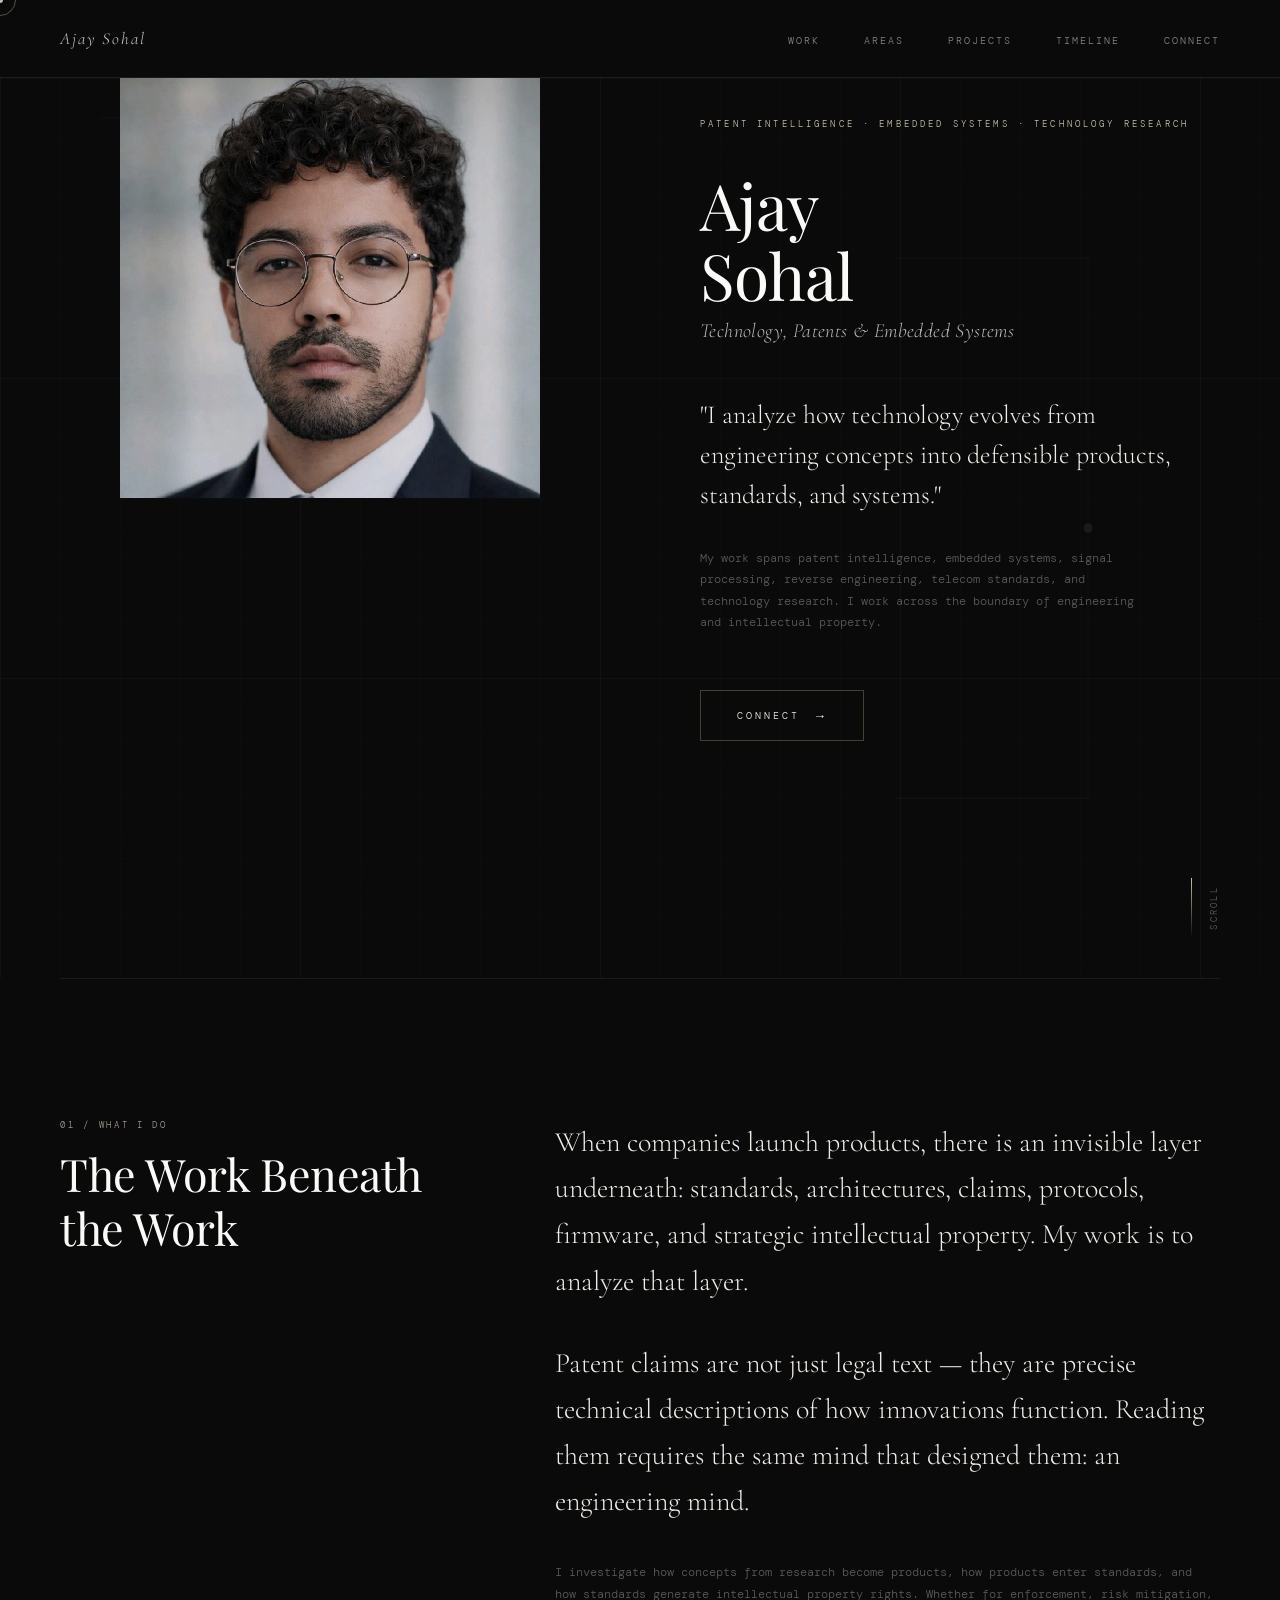
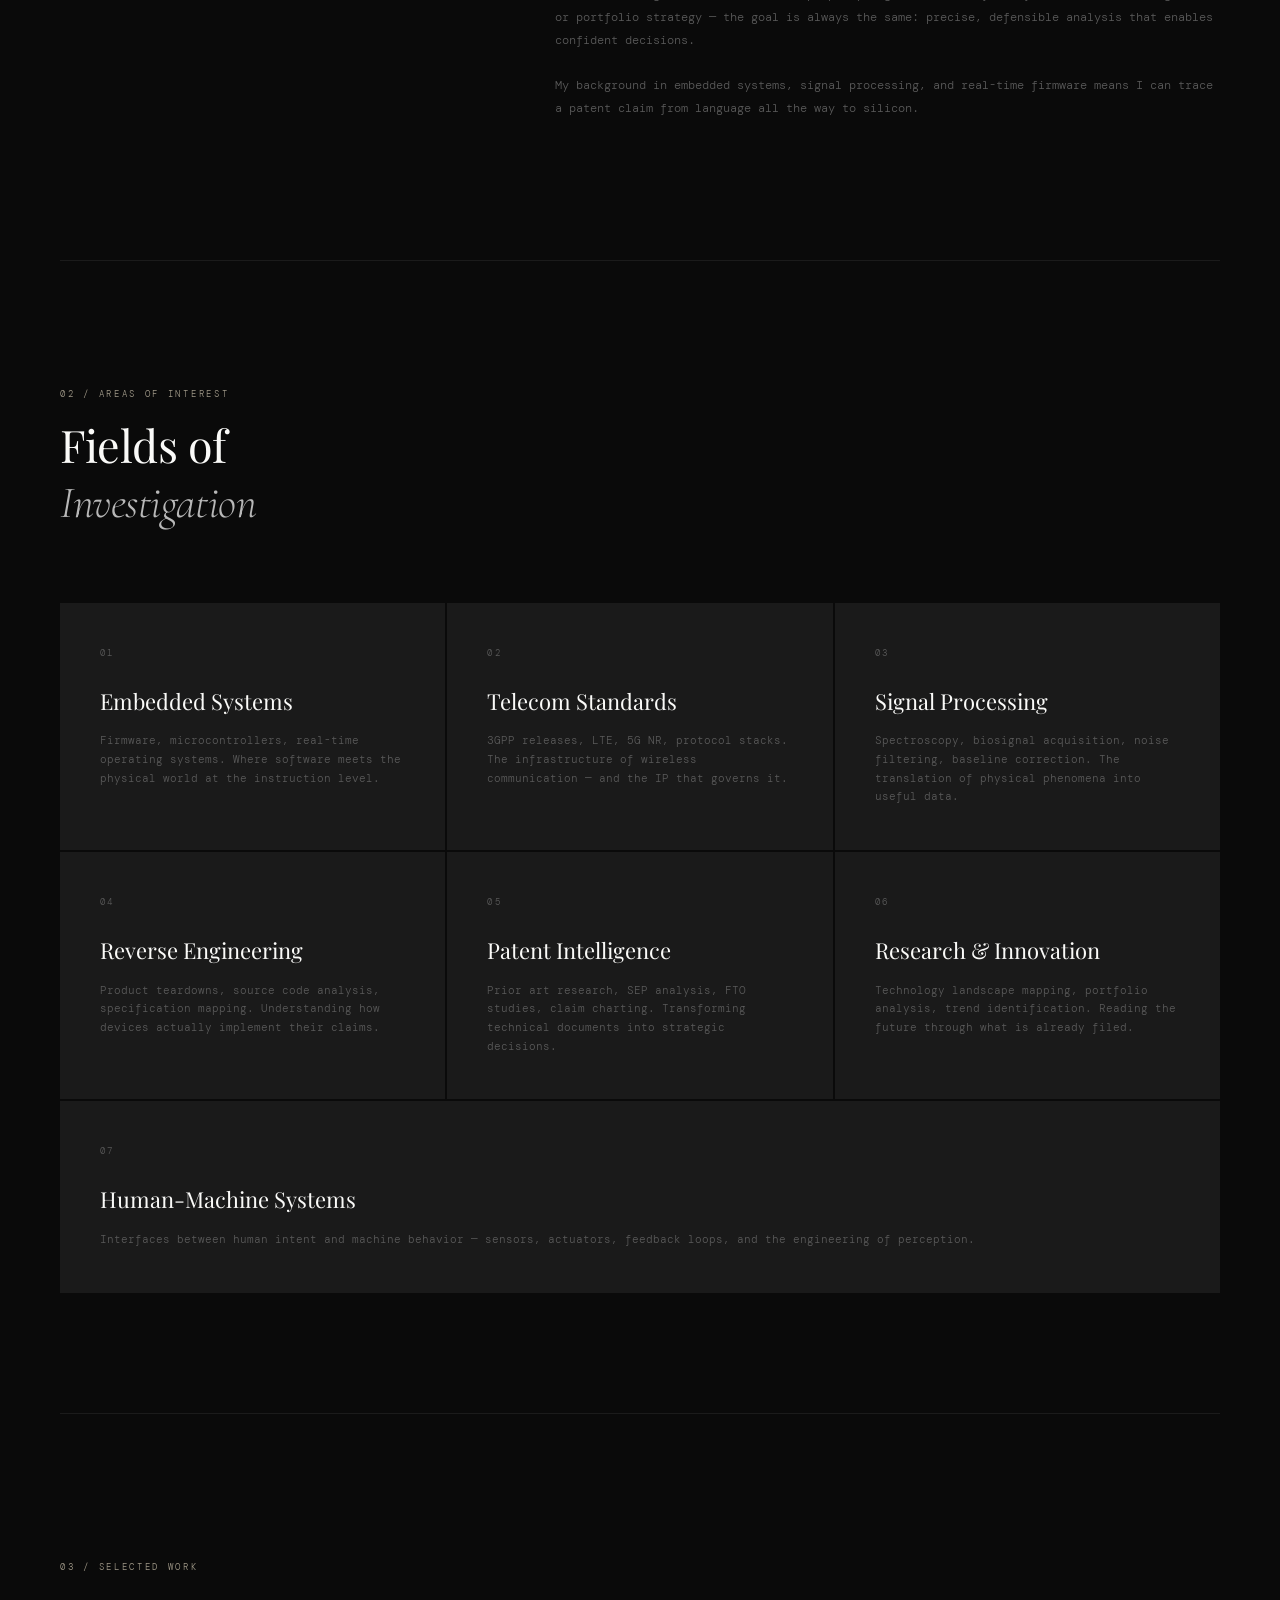
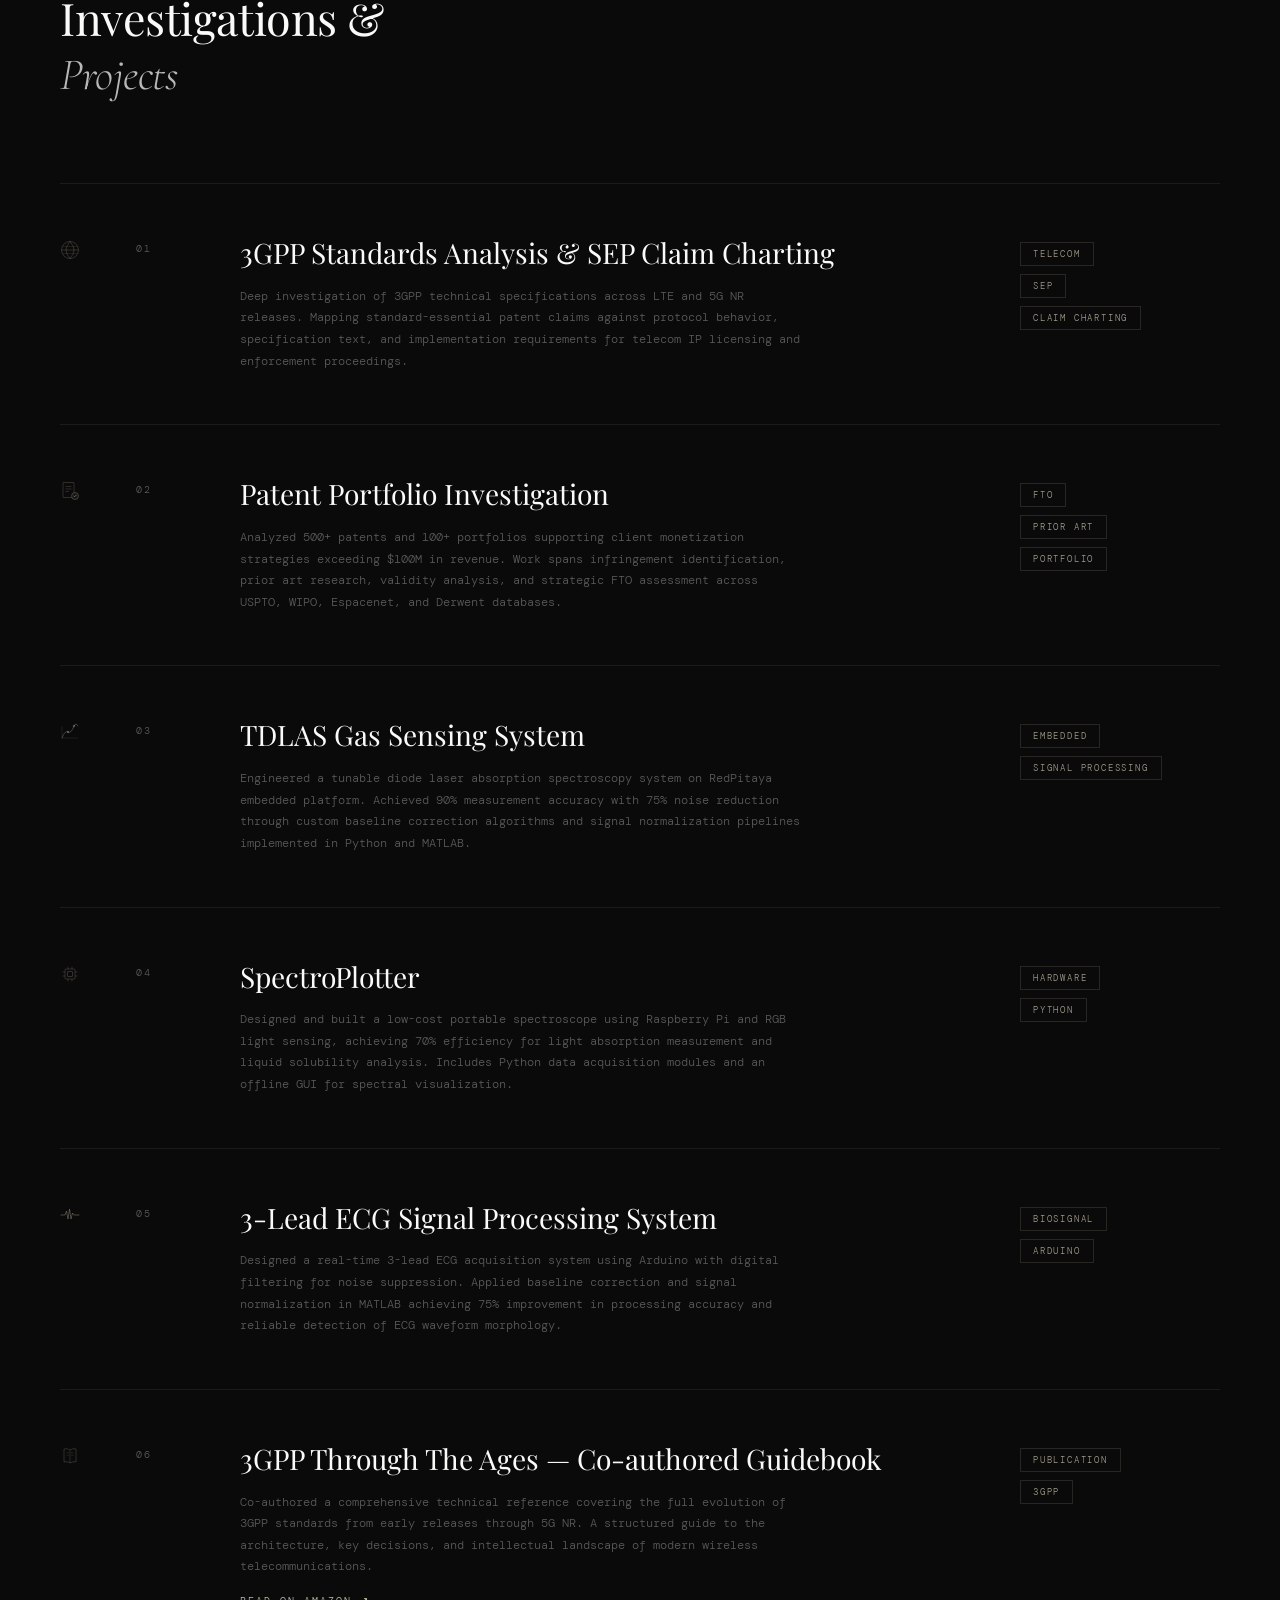
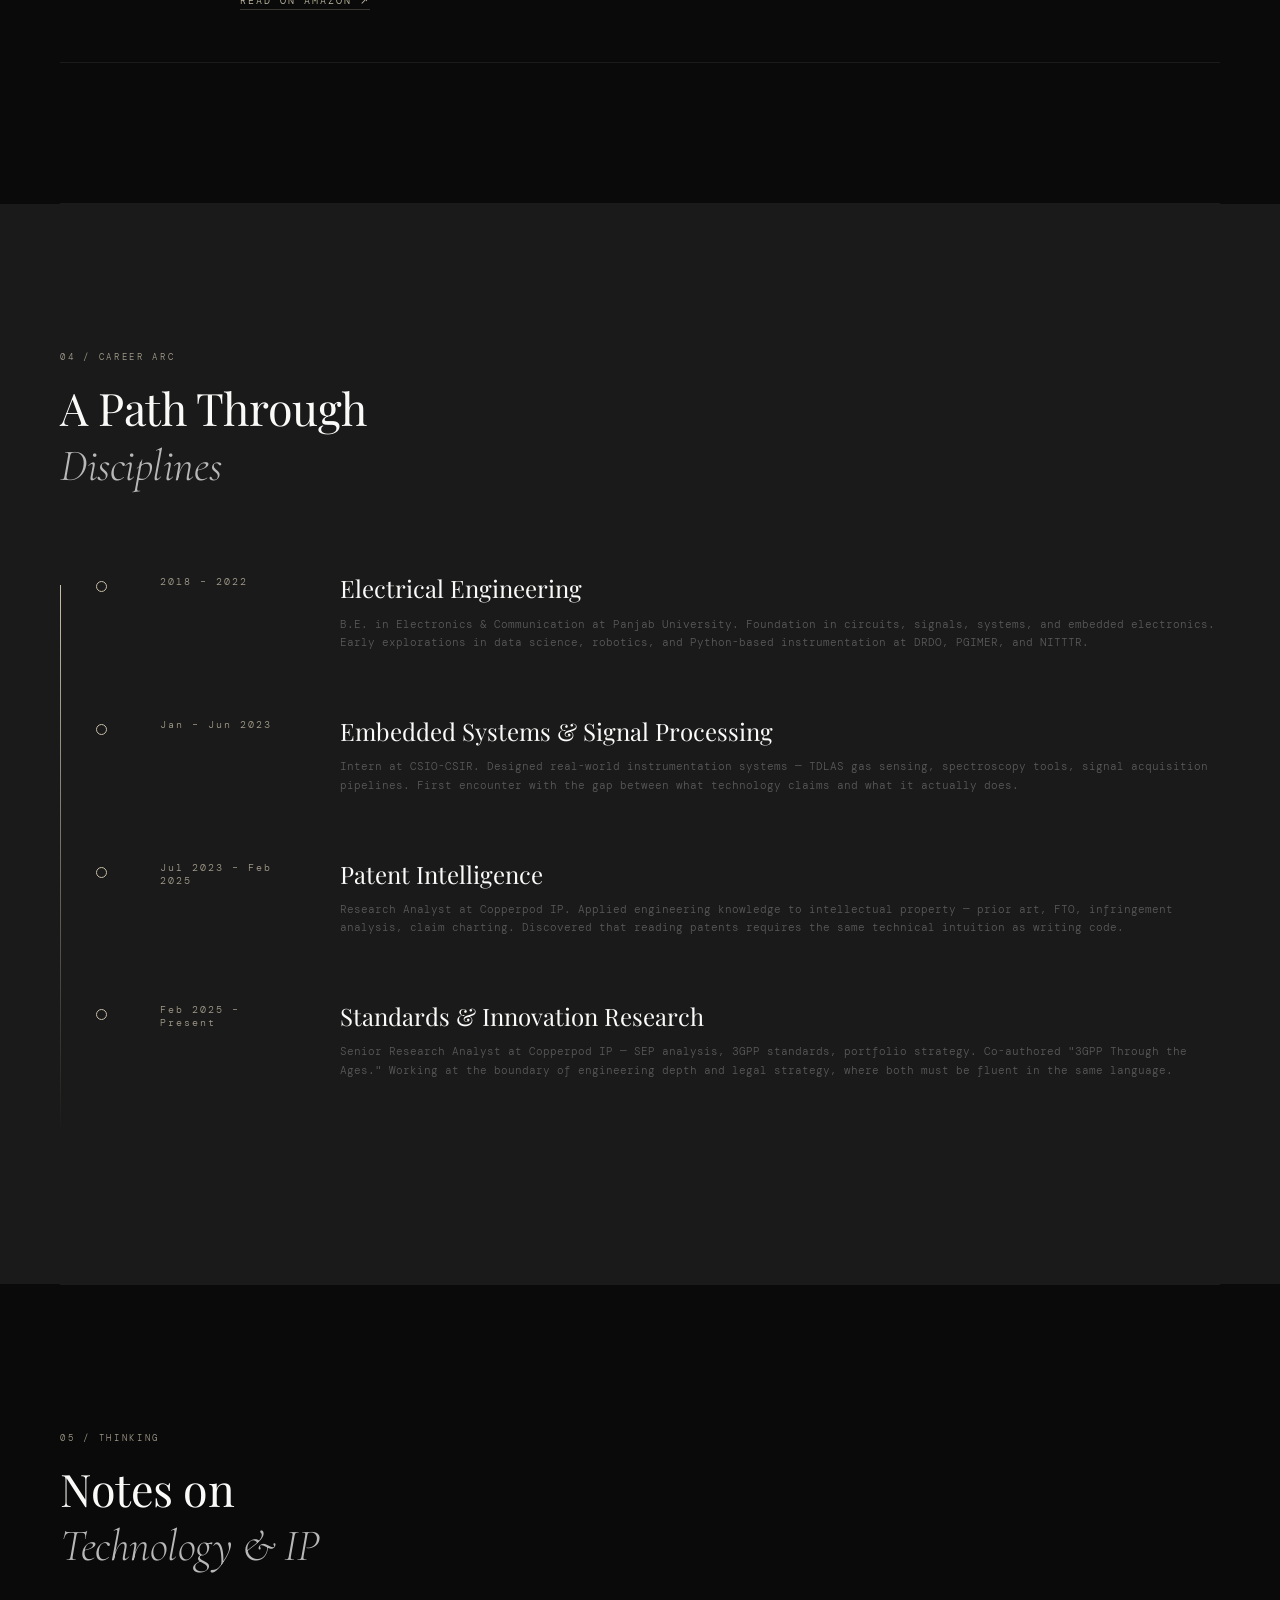
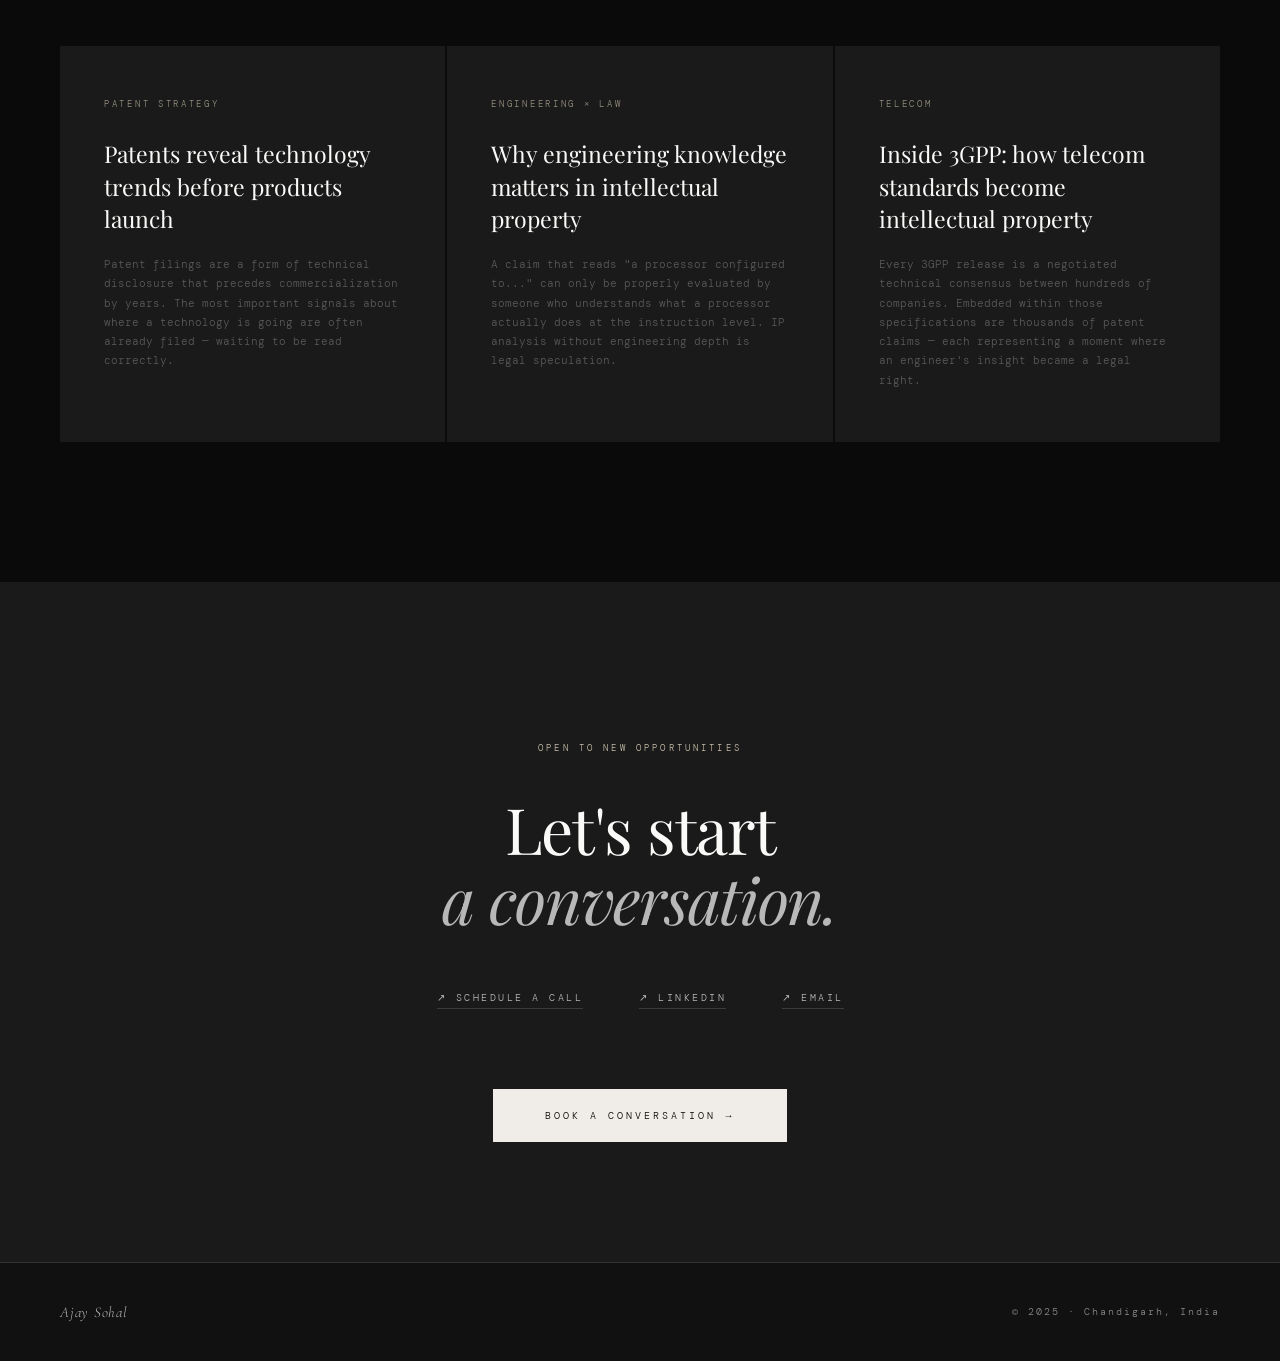
==== Index.html @ 50a72f43 "Rename ajay-sohal-portfolio (4).html to Index.html" ====
<!DOCTYPE html>
<html lang="en">
<head>
<meta charset="UTF-8">
<meta name="viewport" content="width=device-width, initial-scale=1.0">
<title>Ajay Sohal — Patents, Embedded Systems & Technology Research</title>
<link rel="preconnect" href="https://fonts.googleapis.com">
<link rel="preconnect" href="https://fonts.gstatic.com" crossorigin>
<link href="https://fonts.googleapis.com/css2?family=Playfair+Display:wght@300;400;500&family=DM+Mono:wght@300;400&family=Cormorant+Garamond:ital,wght@0,300;0,400;1,300;1,400&family=Space+Grotesk:wght@300;400&display=swap" rel="stylesheet">
<style>
  :root {
    --black: #0a0a0a;
    --charcoal: #1a1a1a;
    --graphite: #2e2e2e;
    --muted: #5a5a5a;
    --faint: #888;
    --ghost: #b8b8b8;
    --off-white: #f0ede8;
    --white: #fafaf8;
    --accent: #c8bfaa;
    --line: rgba(255,255,255,0.07);
    --line-light: rgba(0,0,0,0.08);
  }

  * { margin: 0; padding: 0; box-sizing: border-box; }

  html { scroll-behavior: smooth; }

  body {
    background: var(--black);
    color: var(--off-white);
    font-family: 'DM Mono', monospace;
    font-weight: 300;
    overflow-x: hidden;
    cursor: none;
  }

  /* Custom cursor */
  .cursor {
    position: fixed;
    width: 6px;
    height: 6px;
    background: var(--accent);
    border-radius: 50%;
    pointer-events: none;
    z-index: 9999;
    transform: translate(-50%, -50%);
    transition: transform 0.1s ease;
  }
  .cursor-ring {
    position: fixed;
    width: 32px;
    height: 32px;
    border: 1px solid rgba(200,191,170,0.4);
    border-radius: 50%;
    pointer-events: none;
    z-index: 9998;
    transform: translate(-50%, -50%);
    transition: all 0.18s ease;
  }
  .cursor-ring.hover {
    width: 56px;
    height: 56px;
    border-color: var(--accent);
    background: rgba(200,191,170,0.04);
  }

  /* Navigation */
  nav {
    position: relative;
    padding: 28px 60px;
    display: flex;
    justify-content: space-between;
    align-items: center;
    background: var(--black);
    border-bottom: 1px solid var(--line);
  }
  .nav-logo {
    font-family: 'Cormorant Garamond', serif;
    font-size: 17px;
    letter-spacing: 0.12em;
    color: var(--off-white);
    text-decoration: none;
    font-style: italic;
    opacity: 0.85;
  }
  .nav-links {
    display: flex;
    gap: 44px;
    list-style: none;
  }
  .nav-links a {
    font-family: 'DM Mono', monospace;
    font-size: 10px;
    letter-spacing: 0.2em;
    text-transform: uppercase;
    color: var(--ghost);
    text-decoration: none;
    transition: color 0.3s;
    opacity: 0.7;
  }
  .nav-links a:hover { color: var(--off-white); opacity: 1; }

  /* Section utilities */
  section { position: relative; }

  .container {
    max-width: 1280px;
    margin: 0 auto;
    padding: 0 60px;
  }

  /* ─── HERO ─── */
  #hero {
    min-height: 100vh;
    display: grid;
    grid-template-columns: 1fr 1fr;
    position: relative;
    overflow: hidden;
    align-items: start;
  }

  .hero-canvas {
    position: absolute;
    inset: 0;
    z-index: 0;
  }

  .hero-left {
    position: relative;
    z-index: 2;
    display: flex;
    align-items: flex-start;
    justify-content: center;
    padding: 0;
  }

  .hero-portrait-wrap {
    position: relative;
    width: 100%;
    display: flex;
    align-items: flex-start;
    justify-content: center;
    padding: 0 20px 0 40px;
  }
  .hero-portrait {
    display: block;
    width: 100%;
    max-width: 420px;
    height: auto;
    max-height: 100vh;
    object-fit: contain;
    object-position: top center;
    filter: grayscale(20%) contrast(1.06);
    opacity: 0.92;
  }

  .hero-right {
    position: relative;
    z-index: 2;
    display: flex;
    flex-direction: column;
    justify-content: center;
    padding: 40px 60px 80px 60px;
  }

  .hero-label {
    font-family: 'DM Mono', monospace;
    font-size: 9px;
    letter-spacing: 0.35em;
    text-transform: uppercase;
    color: var(--accent);
    margin-bottom: 40px;
    opacity: 0;
    animation: fadeUp 0.8s ease 0.3s forwards;
  }

  .hero-name {
    font-family: 'Playfair Display', serif;
    font-size: clamp(44px, 5vw, 72px);
    font-weight: 300;
    line-height: 1.1;
    letter-spacing: -0.01em;
    color: var(--white);
    margin-bottom: 8px;
    opacity: 0;
    animation: fadeUp 0.9s ease 0.5s forwards;
  }

  .hero-disciplines {
    font-family: 'Cormorant Garamond', serif;
    font-size: clamp(15px, 1.6vw, 20px);
    font-weight: 300;
    font-style: italic;
    color: var(--ghost);
    letter-spacing: 0.02em;
    margin-bottom: 52px;
    opacity: 0;
    animation: fadeUp 0.9s ease 0.65s forwards;
  }

  .hero-statement {
    font-family: 'Cormorant Garamond', serif;
    font-size: clamp(19px, 2.1vw, 26px);
    font-weight: 300;
    line-height: 1.55;
    color: var(--off-white);
    max-width: 480px;
    margin-bottom: 32px;
    opacity: 0;
    animation: fadeUp 0.9s ease 0.8s forwards;
  }

  .hero-secondary {
    font-family: 'DM Mono', monospace;
    font-size: 12px;
    font-weight: 300;
    line-height: 1.8;
    color: var(--muted);
    max-width: 440px;
    margin-bottom: 56px;
    opacity: 0;
    animation: fadeUp 0.9s ease 1.0s forwards;
  }

  .btn-connect {
    display: inline-flex;
    align-items: center;
    gap: 16px;
    font-family: 'DM Mono', monospace;
    font-size: 10px;
    letter-spacing: 0.3em;
    text-transform: uppercase;
    color: var(--off-white);
    text-decoration: none;
    border: 1px solid rgba(200,191,170,0.3);
    padding: 16px 36px;
    transition: all 0.4s ease;
    width: fit-content;
    opacity: 0;
    animation: fadeUp 0.9s ease 1.2s forwards;
    position: relative;
    overflow: hidden;
  }
  .btn-connect::before {
    content: '';
    position: absolute;
    left: 0; top: 0; bottom: 0;
    width: 0;
    background: rgba(200,191,170,0.08);
    transition: width 0.4s ease;
  }
  .btn-connect:hover::before { width: 100%; }
  .btn-connect:hover { border-color: rgba(200,191,170,0.7); color: var(--white); }
  .btn-connect .arrow { 
    font-size: 13px; 
    transition: transform 0.3s;
    display: inline-block;
  }
  .btn-connect:hover .arrow { transform: translateX(4px); }

  /* Scroll indicator */
  .scroll-hint {
    position: absolute;
    bottom: 40px;
    right: 60px;
    z-index: 2;
    display: flex;
    align-items: center;
    gap: 16px;
    opacity: 0;
    animation: fadeIn 1s ease 2s forwards;
  }
  .scroll-hint span {
    font-family: 'DM Mono', monospace;
    font-size: 9px;
    letter-spacing: 0.25em;
    text-transform: uppercase;
    color: var(--muted);
    writing-mode: vertical-rl;
    transform: rotate(180deg);
  }
  .scroll-line {
    width: 1px;
    height: 60px;
    background: linear-gradient(to bottom, var(--accent), transparent);
    animation: lineGrow 1.5s ease 2.5s both;
  }

  /* ─── DIVIDER ─── */
  .divider {
    height: 1px;
    background: var(--line);
    margin: 0 60px;
  }

  /* ─── WHAT I DO ─── */
  #what {
    padding: 140px 0;
  }
  .what-inner {
    display: grid;
    grid-template-columns: 1fr 1.6fr;
    gap: 80px;
    align-items: start;
  }
  .section-meta {
    display: flex;
    flex-direction: column;
    gap: 16px;
    position: sticky;
    top: 120px;
  }
  .section-index {
    font-family: 'DM Mono', monospace;
    font-size: 9px;
    letter-spacing: 0.3em;
    text-transform: uppercase;
    color: var(--accent);
    opacity: 0.8;
  }
  .section-title {
    font-family: 'Playfair Display', serif;
    font-size: clamp(28px, 3.5vw, 48px);
    font-weight: 300;
    line-height: 1.2;
    color: var(--white);
    letter-spacing: -0.01em;
  }

  .what-content p {
    font-family: 'Cormorant Garamond', serif;
    font-size: clamp(20px, 2.2vw, 28px);
    font-weight: 300;
    line-height: 1.65;
    color: var(--off-white);
    margin-bottom: 36px;
  }
  .what-content p.muted-p {
    font-family: 'DM Mono', monospace;
    font-size: 13px;
    line-height: 1.9;
    color: var(--muted);
    font-size: 12px;
    margin-bottom: 0;
  }

  /* ─── AREAS ─── */
  #areas {
    padding: 120px 0;
  }
  .areas-header {
    margin-bottom: 72px;
  }
  .areas-grid {
    display: grid;
    grid-template-columns: repeat(3, 1fr);
    gap: 2px;
  }
  .area-card {
    background: var(--charcoal);
    padding: 44px 40px;
    transition: background 0.4s ease, transform 0.3s ease;
    position: relative;
    overflow: hidden;
    cursor: default;
  }
  .area-card::before {
    content: '';
    position: absolute;
    top: 0; left: 0;
    width: 0;
    height: 1px;
    background: var(--accent);
    transition: width 0.5s ease;
  }
  .area-card:hover::before { width: 100%; }
  .area-card:hover { background: #1f1f1f; }
  .area-num {
    font-family: 'DM Mono', monospace;
    font-size: 9px;
    letter-spacing: 0.25em;
    color: var(--muted);
    margin-bottom: 28px;
    display: block;
  }
  .area-name {
    font-family: 'Playfair Display', serif;
    font-size: 22px;
    font-weight: 300;
    color: var(--white);
    line-height: 1.3;
    margin-bottom: 16px;
  }
  .area-desc {
    font-family: 'DM Mono', monospace;
    font-size: 11px;
    line-height: 1.7;
    color: var(--muted);
  }


  .work-icon {
    display: flex;
    align-items: flex-start;
    padding-top: 4px;
    opacity: 0.75;
    transition: opacity 0.3s;
    flex-shrink: 0;
  }
  .work-item:hover .work-icon { opacity: 1; }
  /* ─── WORK ─── */
  #work {
    padding: 140px 0;
  }
  .work-header {
    margin-bottom: 80px;
  }
  .work-list {
    display: flex;
    flex-direction: column;
    gap: 0;
  }
  .work-item {
    display: grid;
    grid-template-columns: 36px 64px 1fr 200px;
    gap: 40px;
    align-items: start;
    padding: 52px 0;
    border-top: 1px solid var(--line);
    transition: all 0.3s ease;
    position: relative;
  }
  .work-item::after {
    content: '';
    position: absolute;
    bottom: 0; left: 0;
    width: 0;
    height: 1px;
    background: rgba(200,191,170,0.2);
    transition: width 0.5s ease;
  }
  .work-item:hover::after { width: 100%; }
  .work-item:last-child { border-bottom: 1px solid var(--line); }
  .work-num {
    font-family: 'DM Mono', monospace;
    font-size: 10px;
    letter-spacing: 0.2em;
    color: var(--muted);
    padding-top: 6px;
  }
  .work-body {}
  .work-title {
    font-family: 'Playfair Display', serif;
    font-size: clamp(20px, 2.2vw, 30px);
    font-weight: 300;
    color: var(--white);
    margin-bottom: 16px;
    line-height: 1.2;
  }
  .work-desc {
    font-family: 'DM Mono', monospace;
    font-size: 12px;
    line-height: 1.8;
    color: var(--muted);
    max-width: 560px;
  }
  .work-tags {
    display: flex;
    flex-direction: column;
    gap: 8px;
    padding-top: 6px;
  }
  .work-link {
    display: inline-flex;
    align-items: center;
    gap: 6px;
    font-family: 'DM Mono', monospace;
    font-size: 10px;
    letter-spacing: 0.2em;
    text-transform: uppercase;
    color: var(--accent);
    text-decoration: none;
    margin-top: 16px;
    border-bottom: 1px solid rgba(200,191,170,0.25);
    padding-bottom: 2px;
    transition: color 0.3s, border-color 0.3s;
    width: fit-content;
  }
  .work-link:hover {
    color: var(--white);
    border-color: var(--white);
  }
  .tag {
    font-family: 'DM Mono', monospace;
    font-size: 9px;
    letter-spacing: 0.2em;
    text-transform: uppercase;
    color: var(--accent);
    border: 1px solid rgba(200,191,170,0.2);
    padding: 5px 12px;
    width: fit-content;
    opacity: 0.8;
  }

  /* ─── TIMELINE ─── */
  #timeline {
    padding: 140px 0;
    background: var(--charcoal);
  }
  .timeline-header {
    margin-bottom: 80px;
  }
  .timeline-track {
    position: relative;
    padding-left: 40px;
  }
  .timeline-track::before {
    content: '';
    position: absolute;
    left: 0;
    top: 12px;
    bottom: 12px;
    width: 1px;
    background: linear-gradient(to bottom, var(--accent), transparent);
  }
  .timeline-item {
    position: relative;
    padding: 0 0 64px 60px;
    display: grid;
    grid-template-columns: 140px 1fr;
    gap: 40px;
    opacity: 0.5;
    transition: opacity 0.3s;
  }
  .timeline-item:hover { opacity: 1; }
  .timeline-item::before {
    content: '';
    position: absolute;
    left: -4px;
    top: 8px;
    width: 9px;
    height: 9px;
    border: 1px solid var(--accent);
    background: var(--charcoal);
    border-radius: 50%;
  }
  .timeline-year {
    font-family: 'DM Mono', monospace;
    font-size: 10px;
    letter-spacing: 0.2em;
    color: var(--accent);
    opacity: 0.8;
    padding-top: 2px;
  }
  .timeline-content {}
  .timeline-stage {
    font-family: 'Playfair Display', serif;
    font-size: 24px;
    font-weight: 300;
    color: var(--white);
    margin-bottom: 10px;
    line-height: 1.3;
  }
  .timeline-detail {
    font-family: 'DM Mono', monospace;
    font-size: 11px;
    line-height: 1.7;
    color: var(--muted);
  }

  /* ─── NOTES ─── */
  #notes {
    padding: 140px 0;
  }
  .notes-header {
    margin-bottom: 72px;
  }
  .notes-grid {
    display: grid;
    grid-template-columns: repeat(3, 1fr);
    gap: 2px;
  }
  .note-card {
    background: var(--charcoal);
    padding: 52px 44px;
    transition: background 0.3s;
    position: relative;
    overflow: hidden;
  }
  .note-card:hover { background: #1f1f1f; }
  .note-card::before {
    content: '';
    position: absolute;
    top: 0; left: 0; right: 0;
    height: 1px;
    background: linear-gradient(to right, var(--accent), transparent);
    opacity: 0;
    transition: opacity 0.3s;
  }
  .note-card:hover::before { opacity: 1; }
  .note-type {
    font-family: 'DM Mono', monospace;
    font-size: 9px;
    letter-spacing: 0.3em;
    text-transform: uppercase;
    color: var(--accent);
    margin-bottom: 28px;
    display: block;
    opacity: 0.7;
  }
  .note-headline {
    font-family: 'Playfair Display', serif;
    font-size: clamp(18px, 1.8vw, 24px);
    font-weight: 300;
    color: var(--white);
    line-height: 1.4;
    margin-bottom: 20px;
  }
  .note-preview {
    font-family: 'DM Mono', monospace;
    font-size: 11px;
    line-height: 1.75;
    color: var(--muted);
  }

  /* ─── CONNECT ─── */
  #connect {
    padding: 160px 0 120px;
    background: var(--charcoal);
    text-align: center;
  }
  .connect-eyebrow {
    font-family: 'DM Mono', monospace;
    font-size: 9px;
    letter-spacing: 0.35em;
    text-transform: uppercase;
    color: var(--accent);
    margin-bottom: 40px;
    opacity: 0.8;
  }
  .connect-headline {
    font-family: 'Playfair Display', serif;
    font-size: clamp(36px, 5vw, 72px);
    font-weight: 300;
    line-height: 1.1;
    color: var(--white);
    margin-bottom: 56px;
    letter-spacing: -0.02em;
  }
  .connect-headline em {
    font-style: italic;
    color: var(--ghost);
  }
  .connect-links {
    display: flex;
    justify-content: center;
    align-items: center;
    gap: 56px;
    flex-wrap: wrap;
    margin-bottom: 80px;
  }
  .connect-link {
    font-family: 'DM Mono', monospace;
    font-size: 10px;
    letter-spacing: 0.25em;
    text-transform: uppercase;
    color: var(--ghost);
    text-decoration: none;
    transition: color 0.3s;
    display: flex;
    align-items: center;
    gap: 12px;
    padding-bottom: 4px;
    border-bottom: 1px solid rgba(200,191,170,0.2);
    transition: color 0.3s, border-color 0.3s;
  }
  .connect-link:hover {
    color: var(--white);
    border-color: var(--accent);
  }
  .connect-cta {
    display: inline-flex;
    align-items: center;
    gap: 16px;
    font-family: 'DM Mono', monospace;
    font-size: 10px;
    letter-spacing: 0.3em;
    text-transform: uppercase;
    color: var(--black);
    background: var(--off-white);
    text-decoration: none;
    padding: 20px 52px;
    transition: all 0.4s ease;
    position: relative;
    overflow: hidden;
  }
  .connect-cta:hover {
    background: var(--white);
    letter-spacing: 0.4em;
  }

  /* ─── FOOTER ─── */
  footer {
    background: #111;
    padding: 40px 60px;
    display: flex;
    justify-content: space-between;
    align-items: center;
    border-top: 1px solid rgba(255,255,255,0.14);
  }
  .footer-name {
    font-family: 'Cormorant Garamond', serif;
    font-size: 15px;
    font-style: italic;
    color: var(--ghost);
    letter-spacing: 0.05em;
  }
  .footer-copy {
    font-family: 'DM Mono', monospace;
    font-size: 10px;
    letter-spacing: 0.2em;
    color: var(--faint);
  }

  /* ─── ANIMATIONS ─── */
  @keyframes fadeUp {
    from { opacity: 0; transform: translateY(24px); }
    to { opacity: 1; transform: translateY(0); }
  }
  @keyframes fadeIn {
    from { opacity: 0; }
    to { opacity: 1; }
  }
  @keyframes lineGrow {
    from { transform: scaleY(0); transform-origin: top; }
    to { transform: scaleY(1); transform-origin: top; }
  }
  @keyframes gridPulse {
    0%, 100% { opacity: 0.03; }
    50% { opacity: 0.07; }
  }

  /* Reveal on scroll */
  .reveal {
    opacity: 0;
    transform: translateY(30px);
    transition: opacity 0.8s ease, transform 0.8s ease;
  }
  .reveal.visible {
    opacity: 1;
    transform: translateY(0);
  }
  .reveal-stagger .reveal:nth-child(2) { transition-delay: 0.1s; }
  .reveal-stagger .reveal:nth-child(3) { transition-delay: 0.2s; }
  .reveal-stagger .reveal:nth-child(4) { transition-delay: 0.3s; }
  .reveal-stagger .reveal:nth-child(5) { transition-delay: 0.4s; }
  .reveal-stagger .reveal:nth-child(6) { transition-delay: 0.5s; }
  .reveal-stagger .reveal:nth-child(7) { transition-delay: 0.6s; }

  /* ─── RESPONSIVE ─── */
  @media (max-width: 1024px) {
    nav { padding: 24px 40px; }
    .container { padding: 0 40px; }
    .divider { margin: 0 40px; }
    footer { padding: 36px 40px; }
    #hero { grid-template-columns: 1fr; min-height: auto; }
    .hero-left { padding: 120px 40px 0; justify-content: center; }
    .hero-portrait-wrap { width: 360px; }
    .hero-portrait { height: 480px; }
    .hero-right { padding: 60px 40px 80px; }
    .scroll-hint { display: none; }
    .what-inner { grid-template-columns: 1fr; gap: 40px; }
    .section-meta { position: static; }
    .areas-grid { grid-template-columns: repeat(2, 1fr); }
    .work-item { grid-template-columns: 60px 1fr; }
    .work-tags { display: none; }
    .timeline-item { grid-template-columns: 100px 1fr; gap: 24px; }
    .notes-grid { grid-template-columns: 1fr 1fr; }
    nav .nav-links { display: none; }
  }

  @media (max-width: 640px) {
    .container { padding: 0 24px; }
    .areas-grid { grid-template-columns: 1fr; }
    .work-item { grid-template-columns: 1fr; gap: 12px; }
    .work-num { display: none; }
    .timeline-item { grid-template-columns: 1fr; gap: 8px; padding-left: 36px; }
    .notes-grid { grid-template-columns: 1fr; }
    .connect-links { flex-direction: column; gap: 32px; }
    footer { flex-direction: column; gap: 12px; text-align: center; }
  }

  /* Extra polish */
  ::selection { background: rgba(200,191,170,0.2); color: var(--white); }

  /* technical grid overlay on hero */
  .hero-grid {
    position: absolute;
    inset: 0;
    z-index: 1;
    overflow: hidden;
    pointer-events: none;
  }
</style>
</head>
<body>

<!-- Custom cursor -->
<div class="cursor" id="cursor"></div>
<div class="cursor-ring" id="cursorRing"></div>

<!-- Navigation -->
<nav>
  <a href="#hero" class="nav-logo">Ajay Sohal</a>
  <ul class="nav-links">
    <li><a href="#what">Work</a></li>
    <li><a href="#areas">Areas</a></li>
    <li><a href="#work">Projects</a></li>
    <li><a href="#timeline">Timeline</a></li>
    <li><a href="#connect">Connect</a></li>
  </ul>
</nav>

<!-- ─── HERO ─── -->
<section id="hero">
  <!-- Technical grid SVG background -->
  <div class="hero-grid">
    <svg width="100%" height="100%" xmlns="http://www.w3.org/2000/svg" style="animation: gridPulse 6s ease-in-out infinite;">
      <defs>
        <pattern id="grid" width="60" height="60" patternUnits="userSpaceOnUse">
          <path d="M 60 0 L 0 0 0 60" fill="none" stroke="rgba(200,191,170,0.06)" stroke-width="0.5"/>
        </pattern>
        <pattern id="grid2" width="300" height="300" patternUnits="userSpaceOnUse">
          <path d="M 300 0 L 0 0 0 300" fill="none" stroke="rgba(200,191,170,0.1)" stroke-width="0.5"/>
        </pattern>
        <!-- Diagonal technical lines -->
        <pattern id="diag" width="80" height="80" patternUnits="userSpaceOnUse" patternTransform="rotate(15)">
          <line x1="0" y1="0" x2="0" y2="80" stroke="rgba(200,191,170,0.025)" stroke-width="0.5"/>
        </pattern>
      </defs>
      <rect width="100%" height="100%" fill="url(#grid)"/>
      <rect width="100%" height="100%" fill="url(#grid2)"/>
      <rect width="100%" height="100%" fill="url(#diag)"/>
      <!-- Decorative circuit-like lines -->
      <g stroke="rgba(200,191,170,0.06)" stroke-width="0.7" fill="none">
        <polyline points="100,40 180,40 180,120 280,120"/>
        <polyline points="200,200 200,280 320,280 320,360"/>
        <circle cx="180" cy="40" r="3" fill="rgba(200,191,170,0.12)"/>
        <circle cx="200" cy="280" r="3" fill="rgba(200,191,170,0.12)"/>
      </g>
      <!-- Right side technical annotation lines -->
      <g stroke="rgba(200,191,170,0.08)" stroke-width="0.5" fill="none">
        <line x1="70%" y1="20%" x2="85%" y2="20%"/>
        <line x1="85%" y1="20%" x2="85%" y2="80%"/>
        <line x1="70%" y1="80%" x2="85%" y2="80%"/>
        <circle cx="85%" cy="50%" r="4" fill="rgba(200,191,170,0.08)" stroke="rgba(200,191,170,0.15)"/>
      </g>
    </svg>
  </div>

  <div class="hero-left">
    <div class="hero-portrait-wrap">
      <img 
        src="[data-uri]" 
        alt="Ajay Sohal" 
        class="hero-portrait"
      />
    </div>
  </div>

  <div class="hero-right">
    <div class="hero-label">Patent Intelligence · Embedded Systems · Technology Research</div>
    <h1 class="hero-name">Ajay<br>Sohal</h1>
    <div class="hero-disciplines">Technology, Patents & Embedded Systems</div>
    <p class="hero-statement">
      "I analyze how technology evolves from engineering concepts into defensible products, standards, and systems."
    </p>
    <p class="hero-secondary">
      My work spans patent intelligence, embedded systems, signal processing, reverse engineering, telecom standards, and technology research. I work across the boundary of engineering and intellectual property.
    </p>
    <a href="https://calendly.com/ajaesohal/connect-with-me" target="_blank" class="btn-connect">
      Connect <span class="arrow">→</span>
    </a>
  </div>

  <div class="scroll-hint">
    <div class="scroll-line"></div>
    <span>Scroll</span>
  </div>
</section>

<div class="divider"></div>

<!-- ─── WHAT I DO ─── -->
<section id="what">
  <div class="container">
    <div class="what-inner">
      <div class="section-meta reveal">
        <span class="section-index">01 / What I Do</span>
        <h2 class="section-title">The Work Beneath the Work</h2>
      </div>
      <div class="what-content">
        <p class="reveal">
          When companies launch products, there is an invisible layer underneath: standards, architectures, claims, protocols, firmware, and strategic intellectual property. My work is to analyze that layer.
        </p>
        <p class="reveal">
          Patent claims are not just legal text — they are precise technical descriptions of how innovations function. Reading them requires the same mind that designed them: an engineering mind.
        </p>
        <p class="muted-p reveal">
          I investigate how concepts from research become products, how products enter standards, and how standards generate intellectual property rights. Whether for enforcement, risk mitigation, or portfolio strategy — the goal is always the same: precise, defensible analysis that enables confident decisions.<br><br>
          My background in embedded systems, signal processing, and real-time firmware means I can trace a patent claim from language all the way to silicon.
        </p>
      </div>
    </div>
  </div>
</section>

<div class="divider"></div>

<!-- ─── AREAS ─── -->
<section id="areas">
  <div class="container">
    <div class="areas-header reveal">
      <span class="section-index">02 / Areas of Interest</span>
      <h2 class="section-title" style="margin-top:16px;">Fields of<br><em style="font-family:'Cormorant Garamond',serif;font-style:italic;color:var(--ghost);">Investigation</em></h2>
    </div>
    <div class="areas-grid reveal-stagger">
      <div class="area-card reveal">
        <span class="area-num">01</span>
        <div class="area-name">Embedded Systems</div>
        <div class="area-desc">Firmware, microcontrollers, real-time operating systems. Where software meets the physical world at the instruction level.</div>
      </div>
      <div class="area-card reveal">
        <span class="area-num">02</span>
        <div class="area-name">Telecom Standards</div>
        <div class="area-desc">3GPP releases, LTE, 5G NR, protocol stacks. The infrastructure of wireless communication — and the IP that governs it.</div>
      </div>
      <div class="area-card reveal">
        <span class="area-num">03</span>
        <div class="area-name">Signal Processing</div>
        <div class="area-desc">Spectroscopy, biosignal acquisition, noise filtering, baseline correction. The translation of physical phenomena into useful data.</div>
      </div>
      <div class="area-card reveal">
        <span class="area-num">04</span>
        <div class="area-name">Reverse Engineering</div>
        <div class="area-desc">Product teardowns, source code analysis, specification mapping. Understanding how devices actually implement their claims.</div>
      </div>
      <div class="area-card reveal">
        <span class="area-num">05</span>
        <div class="area-name">Patent Intelligence</div>
        <div class="area-desc">Prior art research, SEP analysis, FTO studies, claim charting. Transforming technical documents into strategic decisions.</div>
      </div>
      <div class="area-card reveal">
        <span class="area-num">06</span>
        <div class="area-name">Research & Innovation</div>
        <div class="area-desc">Technology landscape mapping, portfolio analysis, trend identification. Reading the future through what is already filed.</div>
      </div>
      <div class="area-card reveal" style="grid-column: span 3;">
        <span class="area-num">07</span>
        <div class="area-name">Human-Machine Systems</div>
        <div class="area-desc">Interfaces between human intent and machine behavior — sensors, actuators, feedback loops, and the engineering of perception.</div>
      </div>
    </div>
  </div>
</section>

<div class="divider"></div>

<!-- ─── SELECTED WORK ─── -->
<section id="work">
  <div class="container">
    <div class="work-header reveal">
      <span class="section-index">03 / Selected Work</span>
      <h2 class="section-title" style="margin-top:16px;">Investigations &<br><em style="font-family:'Cormorant Garamond',serif;font-style:italic;color:var(--ghost);">Projects</em></h2>
    </div>
    <div class="work-list">
      <div class="work-item reveal">
        <div class="work-icon">
          <svg width="20" height="20" viewBox="0 0 20 20" fill="none" xmlns="http://www.w3.org/2000/svg">
            <circle cx="10" cy="10" r="8.5" stroke="rgba(200,191,170,0.4)" stroke-width="0.7"/>
            <path d="M10 1.5 Q14 6 14 10 Q14 14 10 18.5 Q6 14 6 10 Q6 6 10 1.5Z" stroke="rgba(200,191,170,0.4)" stroke-width="0.7" fill="none"/>
            <line x1="1.5" y1="10" x2="18.5" y2="10" stroke="rgba(200,191,170,0.4)" stroke-width="0.7"/>
            <line x1="2.5" y1="6.5" x2="17.5" y2="6.5" stroke="rgba(200,191,170,0.25)" stroke-width="0.6"/>
            <line x1="2.5" y1="13.5" x2="17.5" y2="13.5" stroke="rgba(200,191,170,0.25)" stroke-width="0.6"/>
          </svg>
        </div>
        <div class="work-num">01</div>
        <div class="work-body">
          <div class="work-title">3GPP Standards Analysis & SEP Claim Charting</div>
          <div class="work-desc">Deep investigation of 3GPP technical specifications across LTE and 5G NR releases. Mapping standard-essential patent claims against protocol behavior, specification text, and implementation requirements for telecom IP licensing and enforcement proceedings.</div>
        </div>
        <div class="work-tags">
          <span class="tag">Telecom</span>
          <span class="tag">SEP</span>
          <span class="tag">Claim Charting</span>
        </div>
      </div>
      <div class="work-item reveal">
        <div class="work-icon">
          <svg width="20" height="20" viewBox="0 0 20 20" fill="none" xmlns="http://www.w3.org/2000/svg">
            <rect x="3" y="1.5" width="11" height="15" rx="0.5" stroke="rgba(200,191,170,0.4)" stroke-width="0.7"/>
            <line x1="5.5" y1="5.5" x2="11.5" y2="5.5" stroke="rgba(200,191,170,0.35)" stroke-width="0.7"/>
            <line x1="5.5" y1="8" x2="11.5" y2="8" stroke="rgba(200,191,170,0.35)" stroke-width="0.7"/>
            <line x1="5.5" y1="10.5" x2="9" y2="10.5" stroke="rgba(200,191,170,0.35)" stroke-width="0.7"/>
            <circle cx="15" cy="15" r="3.5" fill="var(--charcoal)" stroke="rgba(200,191,170,0.5)" stroke-width="0.7"/>
            <path d="M13.8 15 L14.6 15.8 L16.2 14.2" stroke="rgba(200,191,170,0.8)" stroke-width="0.8" stroke-linecap="round" stroke-linejoin="round"/>
          </svg>
        </div>
        <div class="work-num">02</div>
        <div class="work-body">
          <div class="work-title">Patent Portfolio Investigation</div>
          <div class="work-desc">Analyzed 500+ patents and 100+ portfolios supporting client monetization strategies exceeding $100M in revenue. Work spans infringement identification, prior art research, validity analysis, and strategic FTO assessment across USPTO, WIPO, Espacenet, and Derwent databases.</div>
        </div>
        <div class="work-tags">
          <span class="tag">FTO</span>
          <span class="tag">Prior Art</span>
          <span class="tag">Portfolio</span>
        </div>
      </div>
      <div class="work-item reveal">
        <div class="work-icon">
          <svg width="20" height="20" viewBox="0 0 20 20" fill="none" xmlns="http://www.w3.org/2000/svg">
            <path d="M2 16 Q5 8 8 10 Q11 12 14 4 Q16 0 18 4" stroke="rgba(200,191,170,0.5)" stroke-width="0.8" fill="none" stroke-linecap="round"/>
            <line x1="2" y1="16" x2="18" y2="16" stroke="rgba(200,191,170,0.25)" stroke-width="0.6"/>
            <line x1="2" y1="4" x2="2" y2="16" stroke="rgba(200,191,170,0.25)" stroke-width="0.6"/>
            <circle cx="8" cy="10" r="1.2" fill="rgba(200,191,170,0.5)"/>
            <circle cx="14" cy="4" r="1.2" fill="rgba(200,191,170,0.5)"/>
          </svg>
        </div>
        <div class="work-num">03</div>
        <div class="work-body">
          <div class="work-title">TDLAS Gas Sensing System</div>
          <div class="work-desc">Engineered a tunable diode laser absorption spectroscopy system on RedPitaya embedded platform. Achieved 90% measurement accuracy with 75% noise reduction through custom baseline correction algorithms and signal normalization pipelines implemented in Python and MATLAB.</div>
        </div>
        <div class="work-tags">
          <span class="tag">Embedded</span>
          <span class="tag">Signal Processing</span>
        </div>
      </div>
      <div class="work-item reveal">
        <div class="work-icon">
          <svg width="20" height="20" viewBox="0 0 20 20" fill="none" xmlns="http://www.w3.org/2000/svg">
            <rect x="5" y="5" width="10" height="10" rx="1" stroke="rgba(200,191,170,0.4)" stroke-width="0.7"/>
            <rect x="7.5" y="7.5" width="5" height="5" rx="0.5" stroke="rgba(200,191,170,0.5)" stroke-width="0.6"/>
            <line x1="8" y1="5" x2="8" y2="2.5" stroke="rgba(200,191,170,0.35)" stroke-width="0.7"/>
            <line x1="12" y1="5" x2="12" y2="2.5" stroke="rgba(200,191,170,0.35)" stroke-width="0.7"/>
            <line x1="8" y1="15" x2="8" y2="17.5" stroke="rgba(200,191,170,0.35)" stroke-width="0.7"/>
            <line x1="12" y1="15" x2="12" y2="17.5" stroke="rgba(200,191,170,0.35)" stroke-width="0.7"/>
            <line x1="5" y1="8" x2="2.5" y2="8" stroke="rgba(200,191,170,0.35)" stroke-width="0.7"/>
            <line x1="5" y1="12" x2="2.5" y2="12" stroke="rgba(200,191,170,0.35)" stroke-width="0.7"/>
            <line x1="15" y1="8" x2="17.5" y2="8" stroke="rgba(200,191,170,0.35)" stroke-width="0.7"/>
            <line x1="15" y1="12" x2="17.5" y2="12" stroke="rgba(200,191,170,0.35)" stroke-width="0.7"/>
          </svg>
        </div>
        <div class="work-num">04</div>
        <div class="work-body">
          <div class="work-title">SpectroPlotter</div>
          <div class="work-desc">Designed and built a low-cost portable spectroscope using Raspberry Pi and RGB light sensing, achieving 70% efficiency for light absorption measurement and liquid solubility analysis. Includes Python data acquisition modules and an offline GUI for spectral visualization.</div>
        </div>
        <div class="work-tags">
          <span class="tag">Hardware</span>
          <span class="tag">Python</span>
        </div>
      </div>
      <div class="work-item reveal">
        <div class="work-icon">
          <svg width="20" height="20" viewBox="0 0 20 20" fill="none" xmlns="http://www.w3.org/2000/svg">
            <path d="M1 10 L5 10 L6.5 6 L8 14 L9.5 4 L11 14 L12.5 8 L14 10 L19 10" stroke="rgba(200,191,170,0.55)" stroke-width="0.85" fill="none" stroke-linecap="round" stroke-linejoin="round"/>
          </svg>
        </div>
        <div class="work-num">05</div>
        <div class="work-body">
          <div class="work-title">3-Lead ECG Signal Processing System</div>
          <div class="work-desc">Designed a real-time 3-lead ECG acquisition system using Arduino with digital filtering for noise suppression. Applied baseline correction and signal normalization in MATLAB achieving 75% improvement in processing accuracy and reliable detection of ECG waveform morphology.</div>
        </div>
        <div class="work-tags">
          <span class="tag">Biosignal</span>
          <span class="tag">Arduino</span>
        </div>
      </div>
      <div class="work-item reveal">
        <div class="work-icon">
          <svg width="20" height="20" viewBox="0 0 20 20" fill="none" xmlns="http://www.w3.org/2000/svg">
            <path d="M4 3 C4 3 7 2 10 4 C13 2 16 3 16 3 L16 16 C16 16 13 15 10 17 C7 15 4 16 4 16 Z" stroke="rgba(200,191,170,0.4)" stroke-width="0.7" fill="none"/>
            <line x1="10" y1="4" x2="10" y2="17" stroke="rgba(200,191,170,0.3)" stroke-width="0.7"/>
            <line x1="6.5" y1="7" x2="9" y2="6.5" stroke="rgba(200,191,170,0.3)" stroke-width="0.6"/>
            <line x1="6.5" y1="9.5" x2="9" y2="9" stroke="rgba(200,191,170,0.3)" stroke-width="0.6"/>
            <line x1="11" y1="6.5" x2="13.5" y2="7" stroke="rgba(200,191,170,0.3)" stroke-width="0.6"/>
            <line x1="11" y1="9" x2="13.5" y2="9.5" stroke="rgba(200,191,170,0.3)" stroke-width="0.6"/>
          </svg>
        </div>
        <div class="work-num">06</div>
        <div class="work-body">
          <div class="work-title">3GPP Through The Ages — Co-authored Guidebook</div>
          <div class="work-desc">Co-authored a comprehensive technical reference covering the full evolution of 3GPP standards from early releases through 5G NR. A structured guide to the architecture, key decisions, and intellectual landscape of modern wireless telecommunications.</div>
          <a href="https://www.amazon.com/3GPP-Through-Ages-Rahul-Vijh-ebook/dp/B0G67CX9LN/" target="_blank" class="work-link">Read on Amazon ↗</a>
        </div>
        <div class="work-tags">
          <span class="tag">Publication</span>
          <span class="tag">3GPP</span>
        </div>
      </div>
    </div>
  </div>
</section>

<div class="divider"></div>

<!-- ─── TIMELINE ─── -->
<section id="timeline">
  <div class="container">
    <div class="timeline-header reveal">
      <span class="section-index">04 / Career Arc</span>
      <h2 class="section-title" style="margin-top:16px;">A Path Through<br><em style="font-family:'Cormorant Garamond',serif;font-style:italic;color:var(--ghost);">Disciplines</em></h2>
    </div>
    <div class="timeline-track">
      <div class="timeline-item reveal">
        <div class="timeline-year">2018 – 2022</div>
        <div class="timeline-content">
          <div class="timeline-stage">Electrical Engineering</div>
          <div class="timeline-detail">B.E. in Electronics & Communication at Panjab University. Foundation in circuits, signals, systems, and embedded electronics. Early explorations in data science, robotics, and Python-based instrumentation at DRDO, PGIMER, and NITTTR.</div>
        </div>
      </div>
      <div class="timeline-item reveal">
        <div class="timeline-year">Jan – Jun 2023</div>
        <div class="timeline-content">
          <div class="timeline-stage">Embedded Systems & Signal Processing</div>
          <div class="timeline-detail">Intern at CSIO-CSIR. Designed real-world instrumentation systems — TDLAS gas sensing, spectroscopy tools, signal acquisition pipelines. First encounter with the gap between what technology claims and what it actually does.</div>
        </div>
      </div>
      <div class="timeline-item reveal">
        <div class="timeline-year">Jul 2023 – Feb 2025</div>
        <div class="timeline-content">
          <div class="timeline-stage">Patent Intelligence</div>
          <div class="timeline-detail">Research Analyst at Copperpod IP. Applied engineering knowledge to intellectual property — prior art, FTO, infringement analysis, claim charting. Discovered that reading patents requires the same technical intuition as writing code.</div>
        </div>
      </div>
      <div class="timeline-item reveal">
        <div class="timeline-year">Feb 2025 – Present</div>
        <div class="timeline-content">
          <div class="timeline-stage">Standards & Innovation Research</div>
          <div class="timeline-detail">Senior Research Analyst at Copperpod IP — SEP analysis, 3GPP standards, portfolio strategy. Co-authored "3GPP Through the Ages." Working at the boundary of engineering depth and legal strategy, where both must be fluent in the same language.</div>
        </div>
      </div>
    </div>
  </div>
</section>

<div class="divider"></div>

<!-- ─── NOTES ─── -->
<section id="notes">
  <div class="container">
    <div class="notes-header reveal">
      <span class="section-index">05 / Thinking</span>
      <h2 class="section-title" style="margin-top:16px;">Notes on<br><em style="font-family:'Cormorant Garamond',serif;font-style:italic;color:var(--ghost);">Technology & IP</em></h2>
    </div>
    <div class="notes-grid reveal-stagger">
      <div class="note-card reveal">
        <span class="note-type">Patent Strategy</span>
        <div class="note-headline">Patents reveal technology trends before products launch</div>
        <div class="note-preview">Patent filings are a form of technical disclosure that precedes commercialization by years. The most important signals about where a technology is going are often already filed — waiting to be read correctly.</div>
      </div>
      <div class="note-card reveal">
        <span class="note-type">Engineering × Law</span>
        <div class="note-headline">Why engineering knowledge matters in intellectual property</div>
        <div class="note-preview">A claim that reads "a processor configured to..." can only be properly evaluated by someone who understands what a processor actually does at the instruction level. IP analysis without engineering depth is legal speculation.</div>
      </div>
      <div class="note-card reveal">
        <span class="note-type">Telecom</span>
        <div class="note-headline">Inside 3GPP: how telecom standards become intellectual property</div>
        <div class="note-preview">Every 3GPP release is a negotiated technical consensus between hundreds of companies. Embedded within those specifications are thousands of patent claims — each representing a moment where an engineer's insight became a legal right.</div>
      </div>
    </div>
  </div>
</section>

<!-- ─── CONNECT ─── -->
<section id="connect">
  <div class="container">
    <div class="connect-eyebrow reveal">Open to new opportunities</div>
    <h2 class="connect-headline reveal">
      Let's start<br><em>a conversation.</em>
    </h2>
    <div class="connect-links reveal">
      <a href="https://calendly.com/ajaesohal/connect-with-me" target="_blank" class="connect-link">
        ↗ Schedule a Call
      </a>
      <a href="https://www.linkedin.com/in/ajaysohal" target="_blank" class="connect-link">
        ↗ LinkedIn
      </a>
      <a href="mailto:ajaesohal@gmail.com" class="connect-link">
        ↗ Email
      </a>
    </div>
    <a href="https://calendly.com/ajaesohal/connect-with-me" target="_blank" class="connect-cta reveal">
      Book a Conversation →
    </a>
  </div>
</section>

<!-- ─── FOOTER ─── -->
<footer>
  <span class="footer-name">Ajay Sohal</span>
  <span class="footer-copy">© 2025 · Chandigarh, India</span>
</footer>

<script>
  // Custom cursor
  const cursor = document.getElementById('cursor');
  const ring = document.getElementById('cursorRing');
  let mx = 0, my = 0, rx = 0, ry = 0;

  document.addEventListener('mousemove', e => {
    mx = e.clientX; my = e.clientY;
    cursor.style.left = mx + 'px';
    cursor.style.top = my + 'px';
  });

  function animRing() {
    rx += (mx - rx) * 0.12;
    ry += (my - ry) * 0.12;
    ring.style.left = rx + 'px';
    ring.style.top = ry + 'px';
    requestAnimationFrame(animRing);
  }
  animRing();

  document.querySelectorAll('a, button, .area-card, .note-card, .work-item').forEach(el => {
    el.addEventListener('mouseenter', () => ring.classList.add('hover'));
    el.addEventListener('mouseleave', () => ring.classList.remove('hover'));
  });

  // Scroll reveal
  const observer = new IntersectionObserver((entries) => {
    entries.forEach(entry => {
      if (entry.isIntersecting) {
        entry.target.classList.add('visible');
      }
    });
  }, { threshold: 0.1, rootMargin: '0px 0px -40px 0px' });

  document.querySelectorAll('.reveal').forEach(el => observer.observe(el));




</script>
</body>
</html>
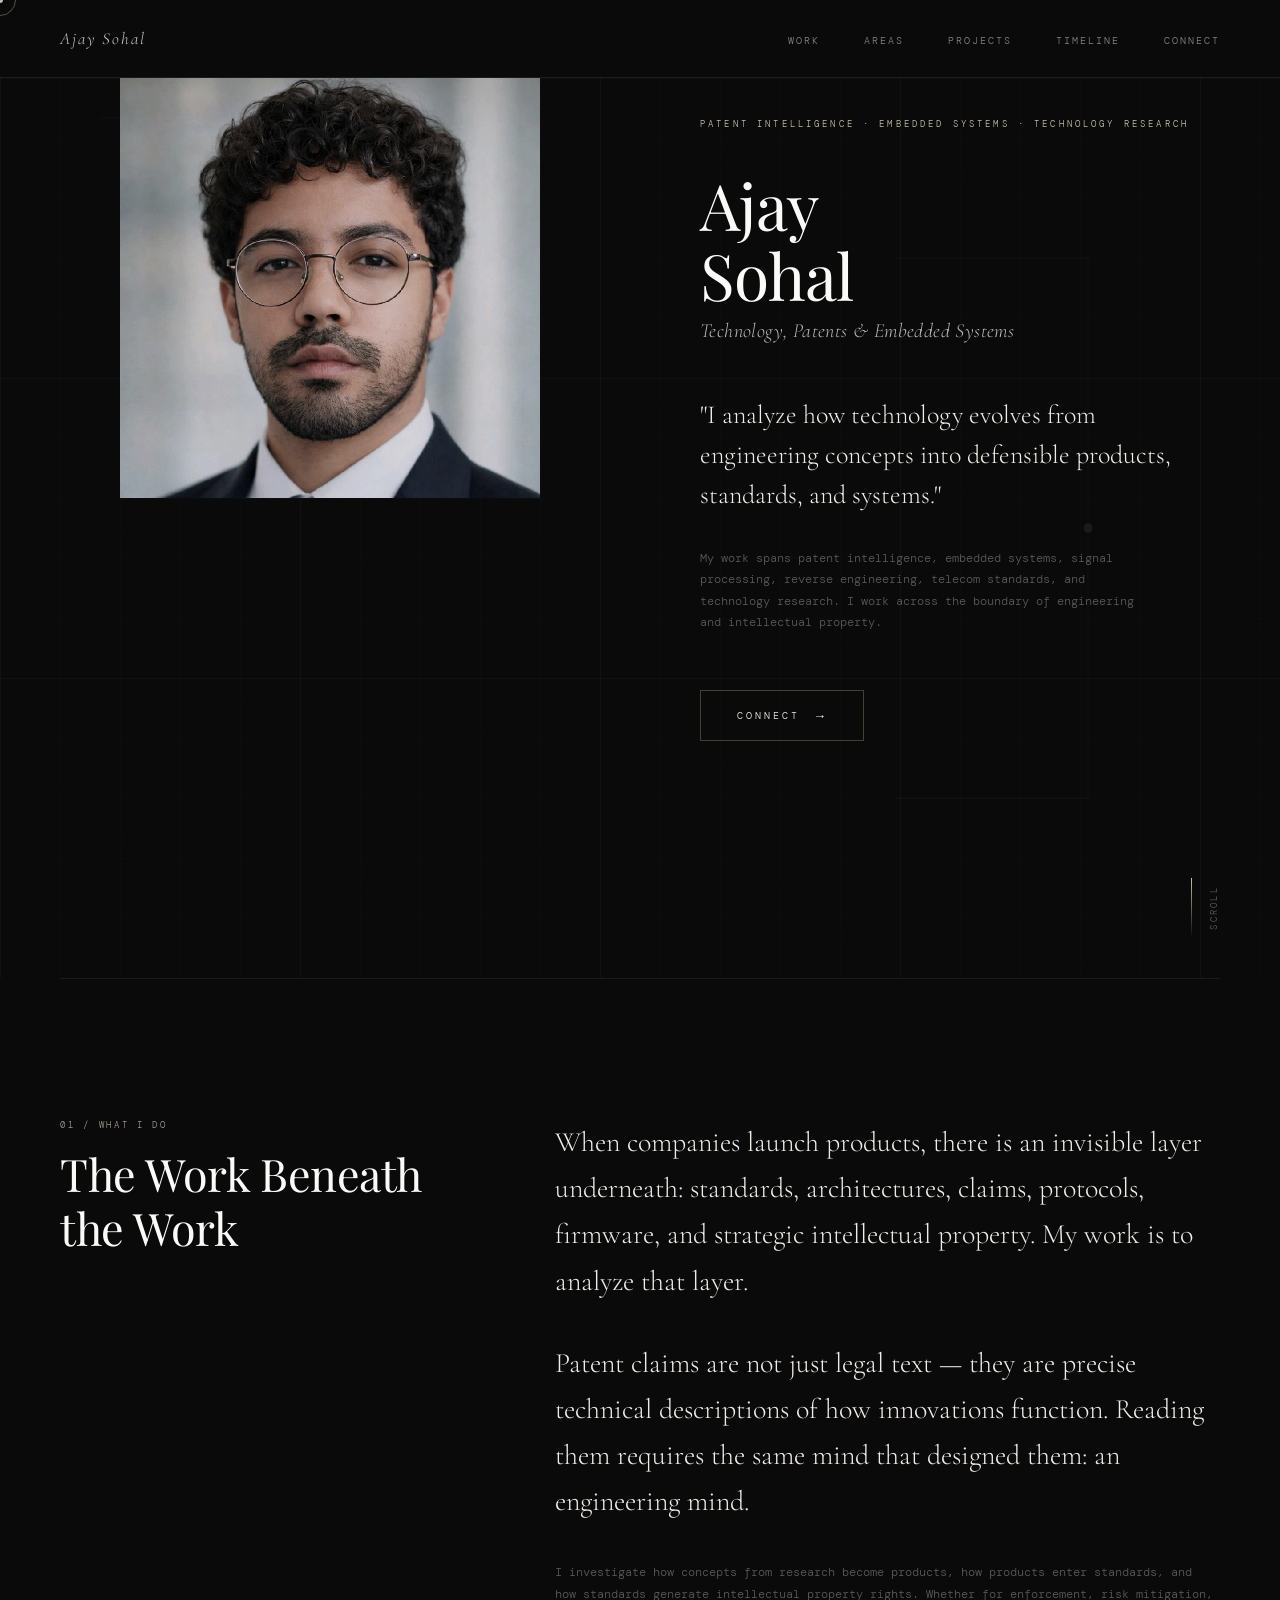
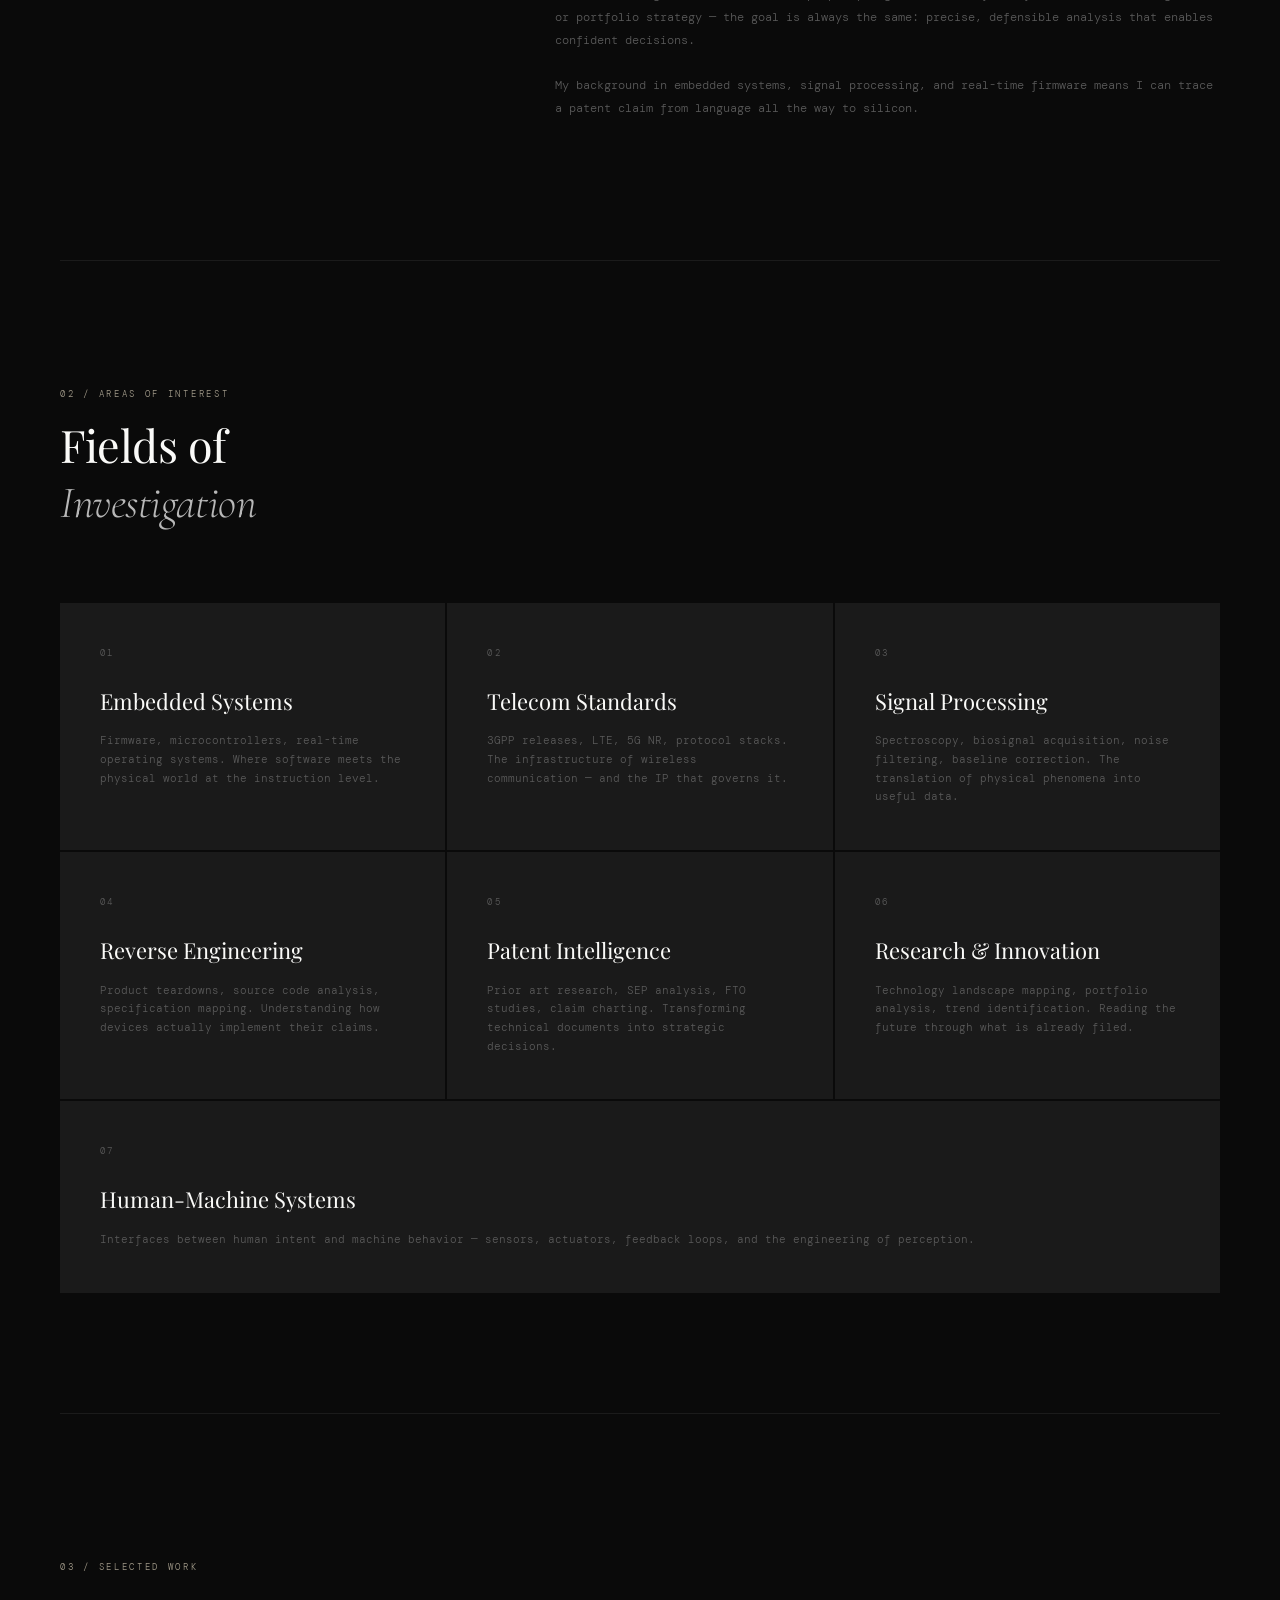
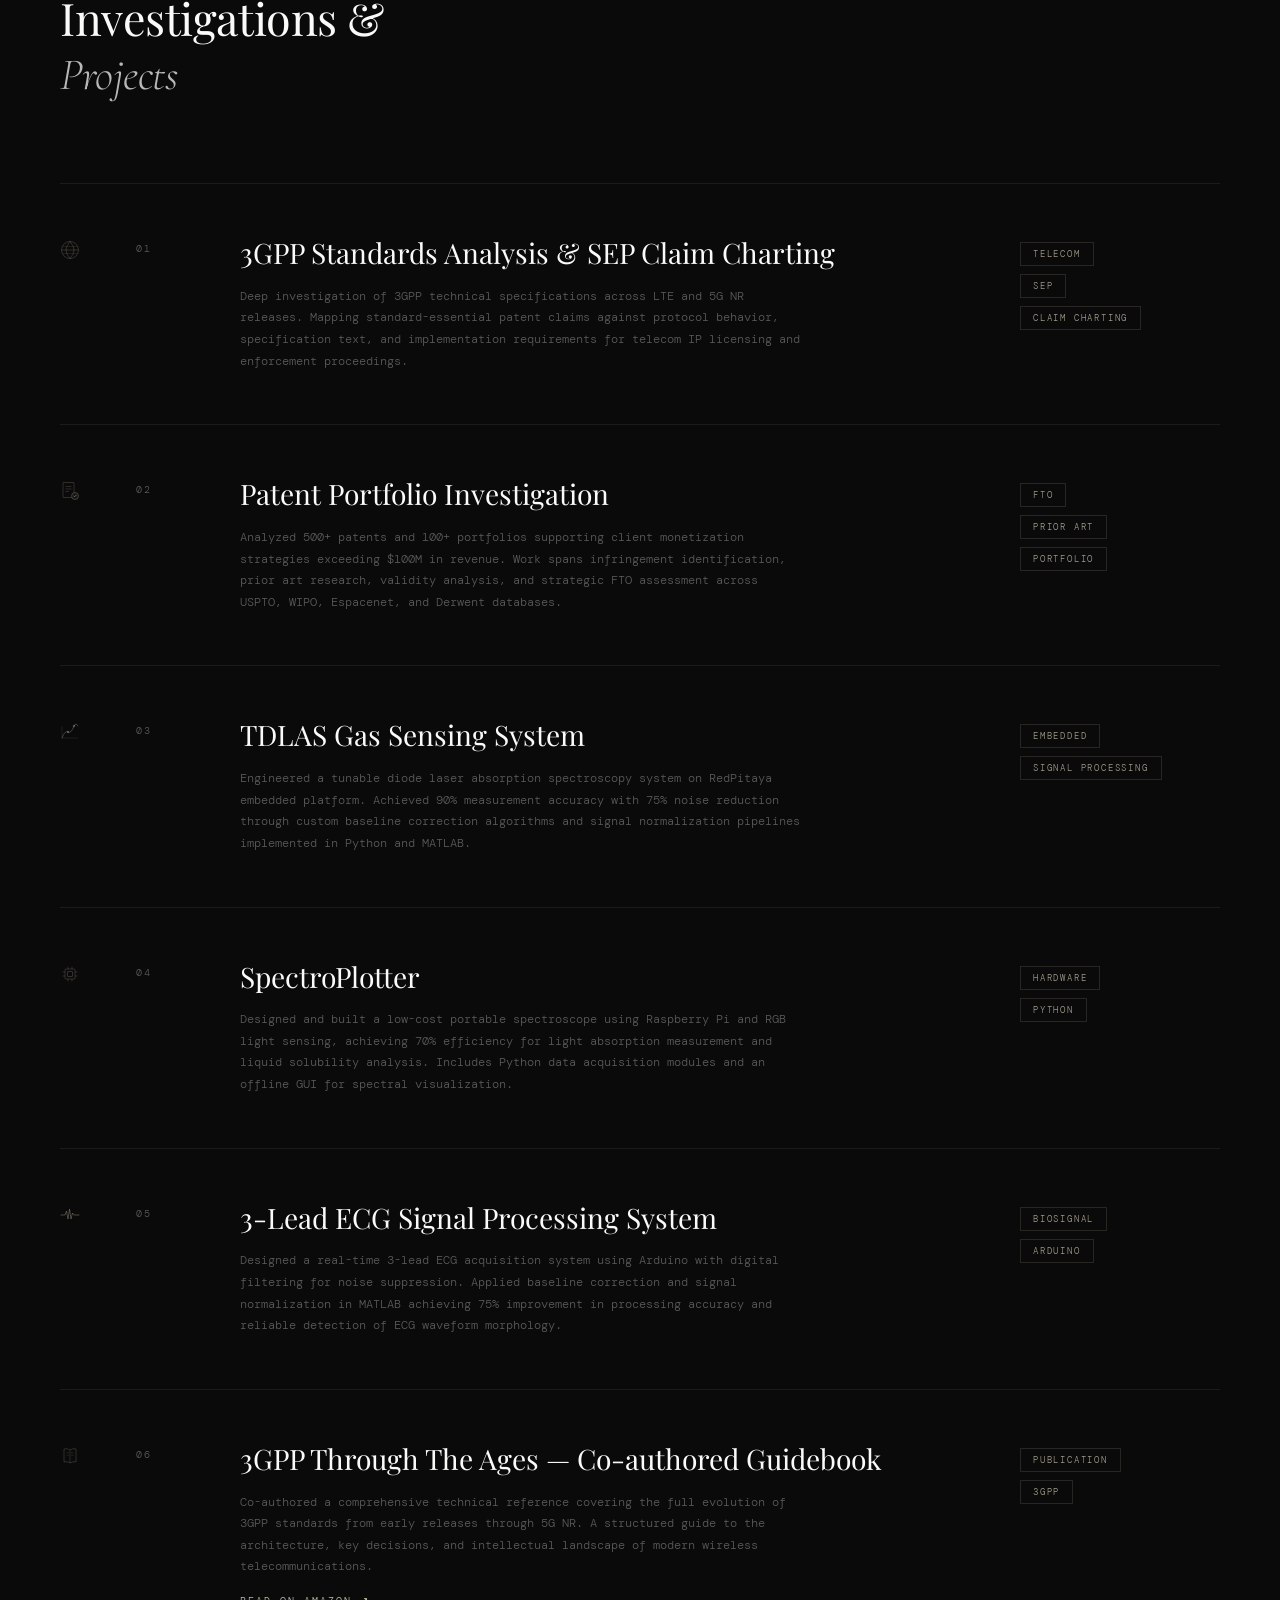
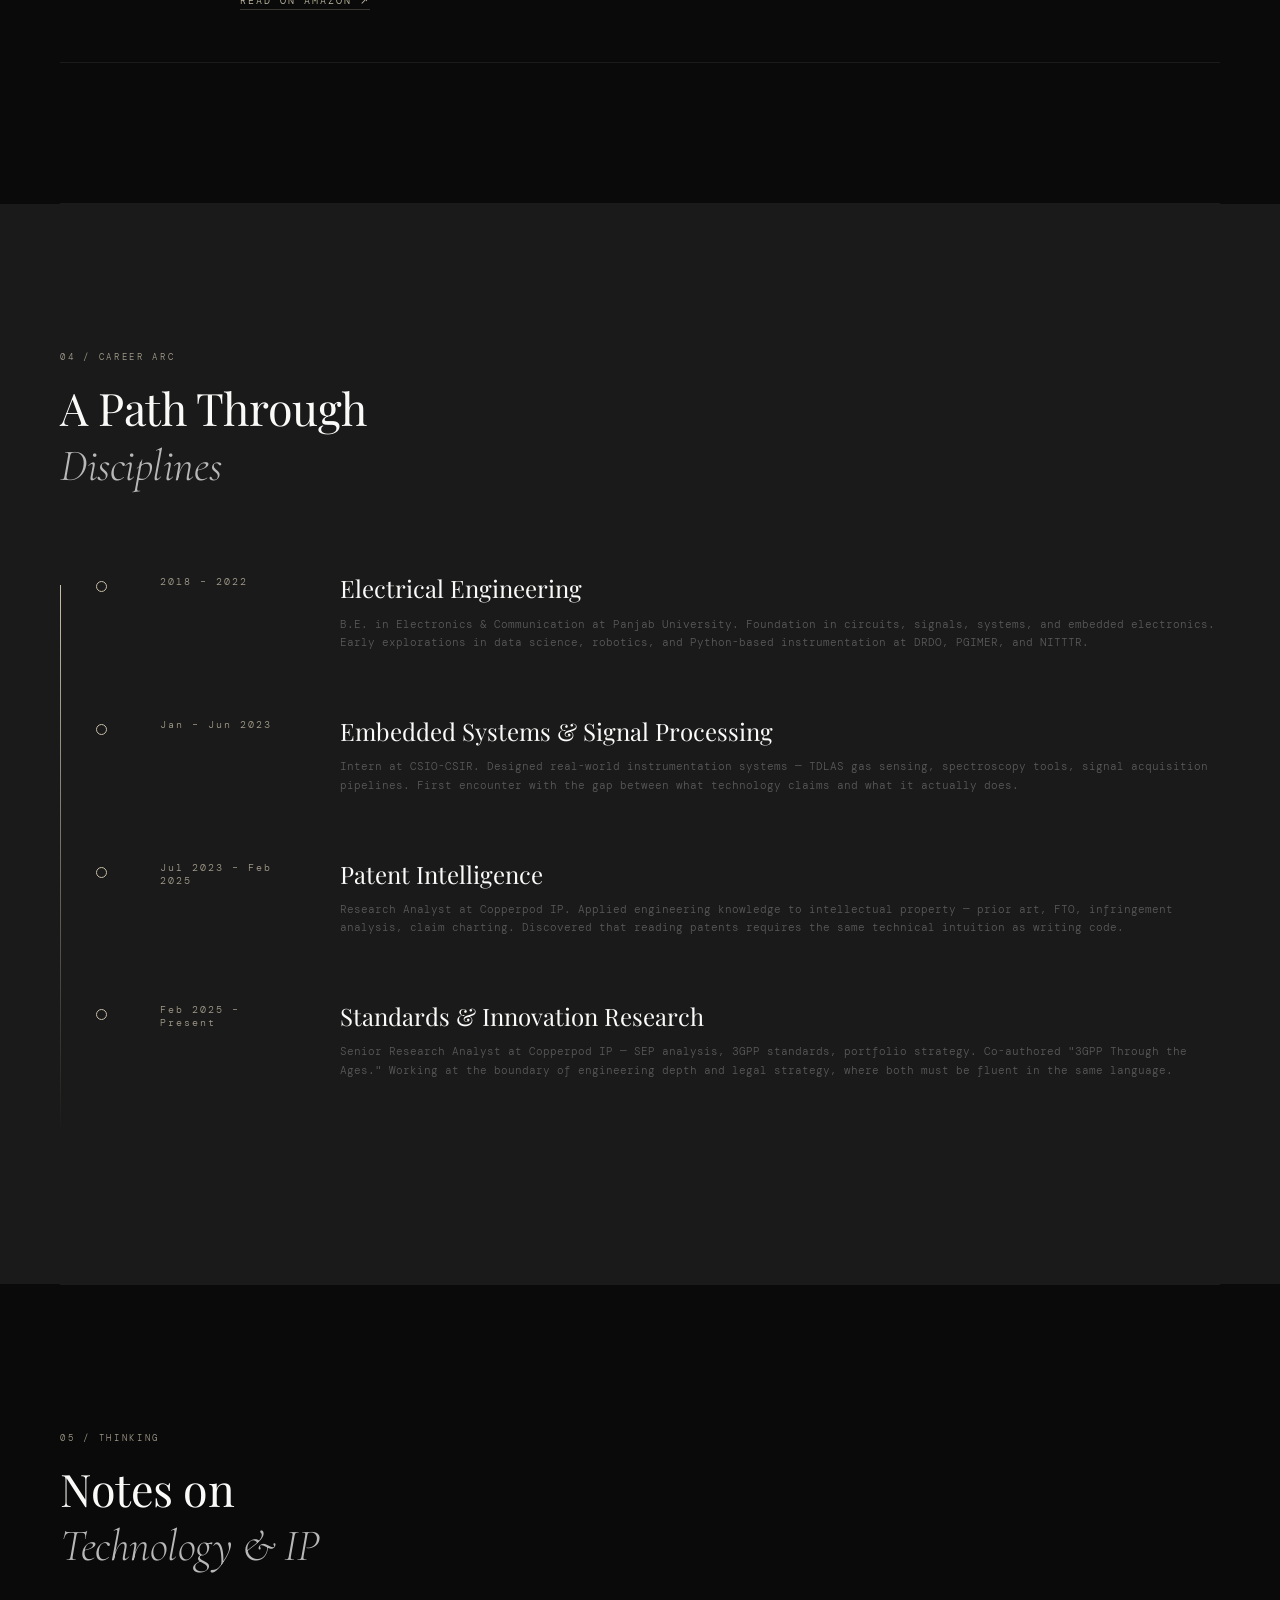
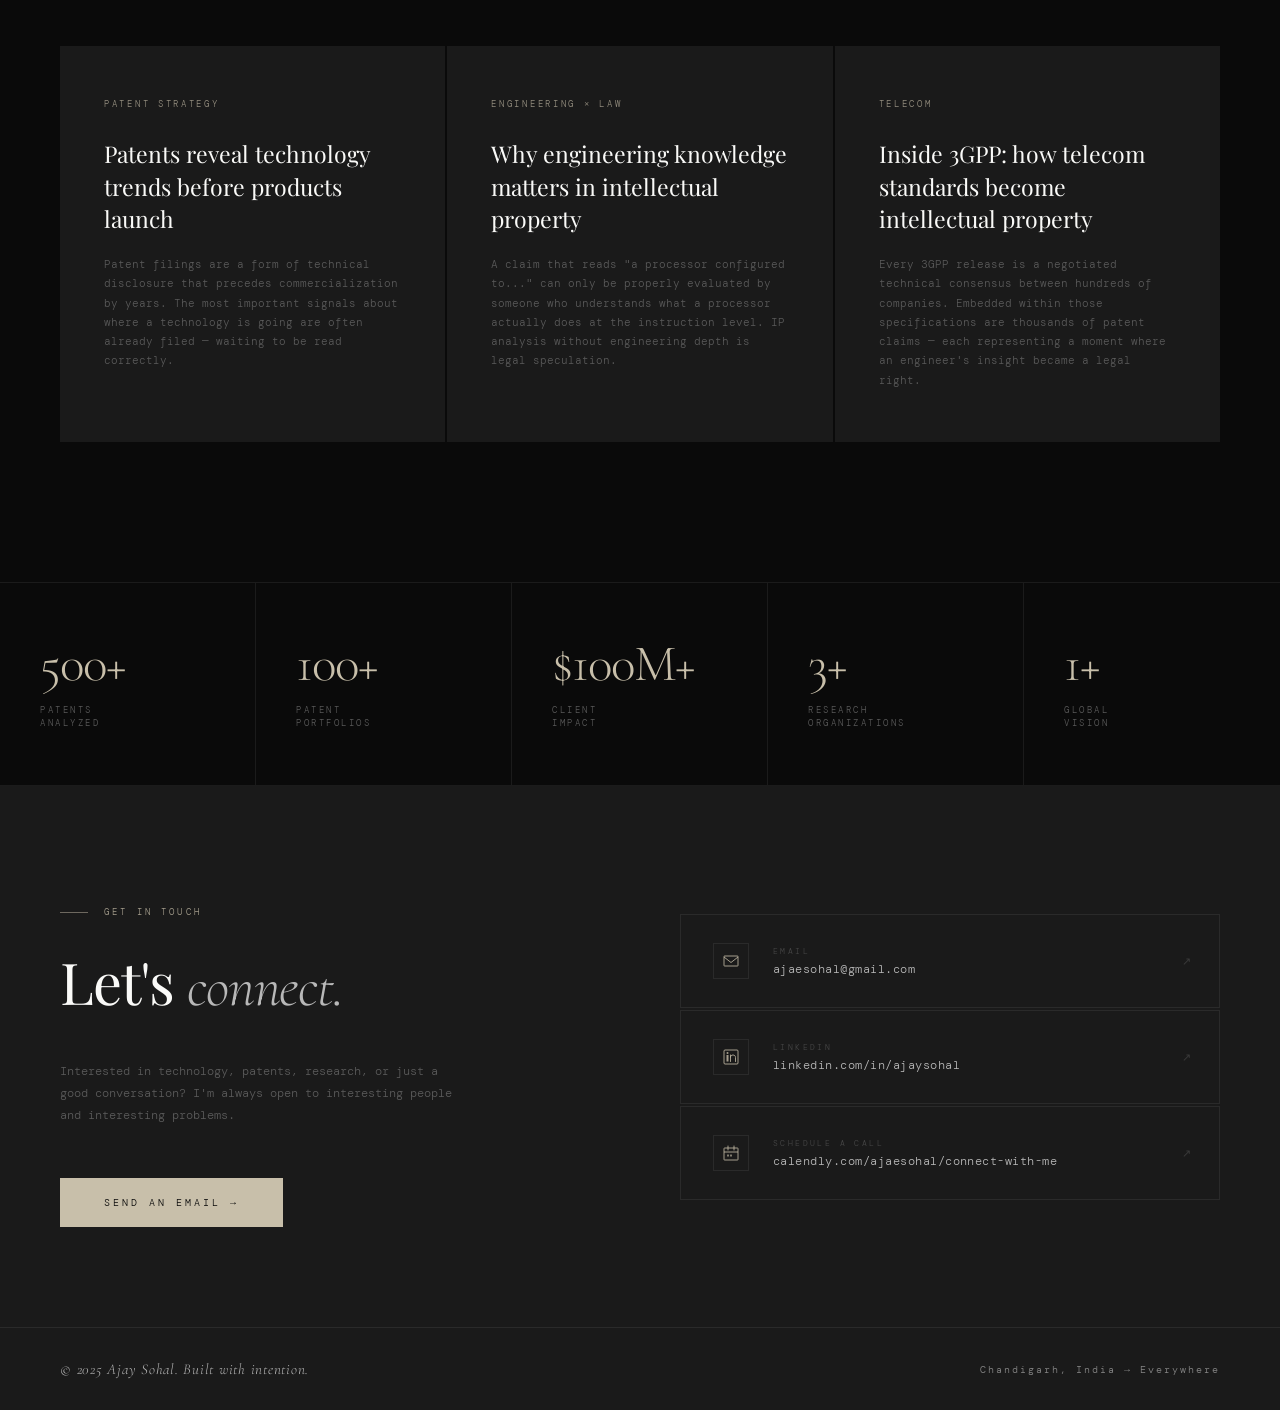
==== commit db8f9616: "Rename ajay-sohal-portfolio-updated.html to Index.html" ====
--- a/Index.html
+++ b/Index.html
@@ -624,60 +624,96 @@
     color: var(--muted);
   }
 
+  /* ─── METRICS BANNER ─── */
+  #metrics {
+    border-top: 1px solid var(--line);
+    border-bottom: 1px solid var(--line);
+  }
+  .metrics-grid {
+    display: grid;
+    grid-template-columns: repeat(5, 1fr);
+  }
+  .metric-cell {
+    padding: 56px 40px;
+    border-right: 1px solid var(--line);
+    display: flex;
+    flex-direction: column;
+    gap: 14px;
+    transition: background 0.3s ease;
+  }
+  .metric-cell:last-child { border-right: none; }
+  .metric-cell:hover { background: rgba(200,191,170,0.03); }
+  .metric-num {
+    font-family: 'Cormorant Garamond', serif;
+    font-size: clamp(36px, 4vw, 56px);
+    font-weight: 300;
+    color: var(--accent);
+    line-height: 1;
+    letter-spacing: -0.02em;
+  }
+  .metric-label {
+    font-family: 'DM Mono', monospace;
+    font-size: 9px;
+    letter-spacing: 0.28em;
+    text-transform: uppercase;
+    color: var(--muted);
+    line-height: 1.4;
+  }
+
   /* ─── CONNECT ─── */
   #connect {
-    padding: 160px 0 120px;
+    padding: 120px 0 0;
     background: var(--charcoal);
-    text-align: center;
-  }
+  }
+  .connect-inner {
+    display: grid;
+    grid-template-columns: 1fr 1fr;
+    gap: 80px;
+    align-items: start;
+    padding-bottom: 100px;
+  }
+  .connect-left {}
   .connect-eyebrow {
     font-family: 'DM Mono', monospace;
     font-size: 9px;
     letter-spacing: 0.35em;
     text-transform: uppercase;
     color: var(--accent);
-    margin-bottom: 40px;
+    margin-bottom: 32px;
     opacity: 0.8;
+    display: flex;
+    align-items: center;
+    gap: 16px;
+  }
+  .connect-eyebrow::before {
+    content: '';
+    display: block;
+    width: 28px;
+    height: 1px;
+    background: var(--accent);
+    opacity: 0.6;
   }
   .connect-headline {
     font-family: 'Playfair Display', serif;
-    font-size: clamp(36px, 5vw, 72px);
+    font-size: clamp(36px, 4.5vw, 64px);
     font-weight: 300;
     line-height: 1.1;
     color: var(--white);
-    margin-bottom: 56px;
+    margin-bottom: 40px;
     letter-spacing: -0.02em;
   }
   .connect-headline em {
     font-style: italic;
     color: var(--ghost);
-  }
-  .connect-links {
-    display: flex;
-    justify-content: center;
-    align-items: center;
-    gap: 56px;
-    flex-wrap: wrap;
-    margin-bottom: 80px;
-  }
-  .connect-link {
-    font-family: 'DM Mono', monospace;
-    font-size: 10px;
-    letter-spacing: 0.25em;
-    text-transform: uppercase;
-    color: var(--ghost);
-    text-decoration: none;
-    transition: color 0.3s;
-    display: flex;
-    align-items: center;
-    gap: 12px;
-    padding-bottom: 4px;
-    border-bottom: 1px solid rgba(200,191,170,0.2);
-    transition: color 0.3s, border-color 0.3s;
-  }
-  .connect-link:hover {
-    color: var(--white);
-    border-color: var(--accent);
+    font-family: 'Cormorant Garamond', serif;
+  }
+  .connect-body {
+    font-family: 'DM Mono', monospace;
+    font-size: 12px;
+    line-height: 1.85;
+    color: var(--muted);
+    max-width: 400px;
+    margin-bottom: 52px;
   }
   .connect-cta {
     display: inline-flex;
@@ -688,26 +724,86 @@
     letter-spacing: 0.3em;
     text-transform: uppercase;
     color: var(--black);
-    background: var(--off-white);
+    background: var(--accent);
     text-decoration: none;
-    padding: 20px 52px;
-    transition: all 0.4s ease;
+    padding: 18px 44px;
+    transition: all 0.35s ease;
     position: relative;
     overflow: hidden;
   }
   .connect-cta:hover {
-    background: var(--white);
-    letter-spacing: 0.4em;
+    background: var(--off-white);
+    letter-spacing: 0.38em;
+  }
+  .connect-right {
+    display: flex;
+    flex-direction: column;
+    gap: 2px;
+    padding-top: 8px;
+  }
+  .contact-card {
+    display: flex;
+    align-items: center;
+    gap: 24px;
+    padding: 28px 32px;
+    border: 1px solid var(--line);
+    text-decoration: none;
+    transition: border-color 0.3s, background 0.3s;
+    position: relative;
+    overflow: hidden;
+  }
+  .contact-card::after {
+    content: '↗';
+    position: absolute;
+    right: 28px;
+    top: 50%;
+    transform: translateY(-50%);
+    font-family: 'DM Mono', monospace;
+    font-size: 11px;
+    color: var(--muted);
+    opacity: 0.5;
+    transition: opacity 0.3s, color 0.3s;
+  }
+  .contact-card:hover { border-color: rgba(200,191,170,0.3); background: rgba(200,191,170,0.03); }
+  .contact-card:hover::after { opacity: 1; color: var(--accent); }
+  .contact-icon {
+    width: 36px;
+    height: 36px;
+    border: 1px solid var(--line);
+    display: flex;
+    align-items: center;
+    justify-content: center;
+    flex-shrink: 0;
+    color: var(--accent);
+  }
+  .contact-meta {
+    display: flex;
+    flex-direction: column;
+    gap: 5px;
+  }
+  .contact-type {
+    font-family: 'DM Mono', monospace;
+    font-size: 8px;
+    letter-spacing: 0.3em;
+    text-transform: uppercase;
+    color: var(--muted);
+    opacity: 0.7;
+  }
+  .contact-value {
+    font-family: 'DM Mono', monospace;
+    font-size: 12px;
+    color: var(--ghost);
+    letter-spacing: 0.04em;
   }
 
   /* ─── FOOTER ─── */
   footer {
-    background: #111;
-    padding: 40px 60px;
+    background: var(--charcoal);
+    padding: 32px 60px;
     display: flex;
     justify-content: space-between;
     align-items: center;
-    border-top: 1px solid rgba(255,255,255,0.14);
+    border-top: 1px solid var(--line);
   }
   .footer-name {
     font-family: 'Cormorant Garamond', serif;
@@ -778,6 +874,10 @@
     .timeline-item { grid-template-columns: 100px 1fr; gap: 24px; }
     .notes-grid { grid-template-columns: 1fr 1fr; }
     nav .nav-links { display: none; }
+    .metrics-grid { grid-template-columns: repeat(3, 1fr); }
+    .metric-cell:nth-child(3) { border-right: none; }
+    .metric-cell:nth-child(4) { border-right: 1px solid var(--line); }
+    .connect-inner { grid-template-columns: 1fr; gap: 56px; }
   }
 
   @media (max-width: 640px) {
@@ -787,7 +887,10 @@
     .work-num { display: none; }
     .timeline-item { grid-template-columns: 1fr; gap: 8px; padding-left: 36px; }
     .notes-grid { grid-template-columns: 1fr; }
-    .connect-links { flex-direction: column; gap: 32px; }
+    .metrics-grid { grid-template-columns: repeat(2, 1fr); }
+    .metric-cell:nth-child(3) { border-right: 1px solid var(--line); }
+    .metric-cell:nth-child(4) { border-right: none; }
+    .metric-cell:nth-child(5) { grid-column: span 2; border-right: none; }
     footer { flex-direction: column; gap: 12px; text-align: center; }
   }
 
@@ -1176,34 +1279,100 @@
   </div>
 </section>
 
+<!-- ─── METRICS ─── -->
+<section id="metrics">
+  <div class="metrics-grid reveal-stagger">
+    <div class="metric-cell reveal">
+      <div class="metric-num">500+</div>
+      <div class="metric-label">Patents<br>Analyzed</div>
+    </div>
+    <div class="metric-cell reveal">
+      <div class="metric-num">100+</div>
+      <div class="metric-label">Patent<br>Portfolios</div>
+    </div>
+    <div class="metric-cell reveal">
+      <div class="metric-num">$100M+</div>
+      <div class="metric-label">Client<br>Impact</div>
+    </div>
+    <div class="metric-cell reveal">
+      <div class="metric-num">3+</div>
+      <div class="metric-label">Research<br>Organizations</div>
+    </div>
+    <div class="metric-cell reveal">
+      <div class="metric-num">1+</div>
+      <div class="metric-label">Global<br>Vision</div>
+    </div>
+  </div>
+</section>
+
 <!-- ─── CONNECT ─── -->
 <section id="connect">
   <div class="container">
-    <div class="connect-eyebrow reveal">Open to new opportunities</div>
-    <h2 class="connect-headline reveal">
-      Let's start<br><em>a conversation.</em>
-    </h2>
-    <div class="connect-links reveal">
-      <a href="https://calendly.com/ajaesohal/connect-with-me" target="_blank" class="connect-link">
-        ↗ Schedule a Call
-      </a>
-      <a href="https://www.linkedin.com/in/ajaysohal" target="_blank" class="connect-link">
-        ↗ LinkedIn
-      </a>
-      <a href="mailto:ajaesohal@gmail.com" class="connect-link">
-        ↗ Email
-      </a>
-    </div>
-    <a href="https://calendly.com/ajaesohal/connect-with-me" target="_blank" class="connect-cta reveal">
-      Book a Conversation →
-    </a>
+    <div class="connect-inner">
+      <div class="connect-left reveal">
+        <div class="connect-eyebrow">Get in touch</div>
+        <h2 class="connect-headline">
+          Let's <em>connect.</em>
+        </h2>
+        <p class="connect-body">
+          Interested in technology, patents, research, or just a good conversation? I'm always open to interesting people and interesting problems.
+        </p>
+        <a href="mailto:ajaesohal@gmail.com" class="connect-cta">
+          Send an Email →
+        </a>
+      </div>
+      <div class="connect-right reveal">
+        <a href="mailto:ajaesohal@gmail.com" class="contact-card">
+          <div class="contact-icon">
+            <svg width="16" height="16" viewBox="0 0 16 16" fill="none" xmlns="http://www.w3.org/2000/svg">
+              <rect x="1" y="3" width="14" height="10" rx="0.5" stroke="currentColor" stroke-width="0.8"/>
+              <path d="M1 4L8 9.5L15 4" stroke="currentColor" stroke-width="0.8"/>
+            </svg>
+          </div>
+          <div class="contact-meta">
+            <span class="contact-type">Email</span>
+            <span class="contact-value">ajaesohal@gmail.com</span>
+          </div>
+        </a>
+        <a href="https://www.linkedin.com/in/ajaysohal" target="_blank" class="contact-card">
+          <div class="contact-icon">
+            <svg width="16" height="16" viewBox="0 0 16 16" fill="none" xmlns="http://www.w3.org/2000/svg">
+              <rect x="1" y="1" width="14" height="14" rx="1" stroke="currentColor" stroke-width="0.8"/>
+              <rect x="3.5" y="6" width="2" height="6.5" fill="currentColor" opacity="0.8"/>
+              <circle cx="4.5" cy="4" r="1" fill="currentColor" opacity="0.8"/>
+              <path d="M7.5 6V12.5M7.5 8C7.5 7 8.5 6 10 6C11.5 6 12.5 7 12.5 8.5V12.5" stroke="currentColor" stroke-width="0.8" stroke-linecap="round"/>
+            </svg>
+          </div>
+          <div class="contact-meta">
+            <span class="contact-type">LinkedIn</span>
+            <span class="contact-value">linkedin.com/in/ajaysohal</span>
+          </div>
+        </a>
+        <a href="https://calendly.com/ajaesohal/connect-with-me" target="_blank" class="contact-card">
+          <div class="contact-icon">
+            <svg width="16" height="16" viewBox="0 0 16 16" fill="none" xmlns="http://www.w3.org/2000/svg">
+              <rect x="1" y="3" width="14" height="12" rx="0.5" stroke="currentColor" stroke-width="0.8"/>
+              <line x1="5" y1="1" x2="5" y2="5" stroke="currentColor" stroke-width="0.8" stroke-linecap="round"/>
+              <line x1="11" y1="1" x2="11" y2="5" stroke="currentColor" stroke-width="0.8" stroke-linecap="round"/>
+              <line x1="1" y1="7" x2="15" y2="7" stroke="currentColor" stroke-width="0.8"/>
+              <rect x="4" y="9.5" width="2" height="2" rx="0.3" fill="currentColor" opacity="0.6"/>
+              <rect x="7" y="9.5" width="2" height="2" rx="0.3" fill="currentColor" opacity="0.6"/>
+            </svg>
+          </div>
+          <div class="contact-meta">
+            <span class="contact-type">Schedule a Call</span>
+            <span class="contact-value">calendly.com/ajaesohal/connect-with-me</span>
+          </div>
+        </a>
+      </div>
+    </div>
   </div>
 </section>
 
 <!-- ─── FOOTER ─── -->
 <footer>
-  <span class="footer-name">Ajay Sohal</span>
-  <span class="footer-copy">© 2025 · Chandigarh, India</span>
+  <span class="footer-name">© 2025 Ajay Sohal. Built with intention.</span>
+  <span class="footer-copy">Chandigarh, India → Everywhere</span>
 </footer>
 
 <script>
